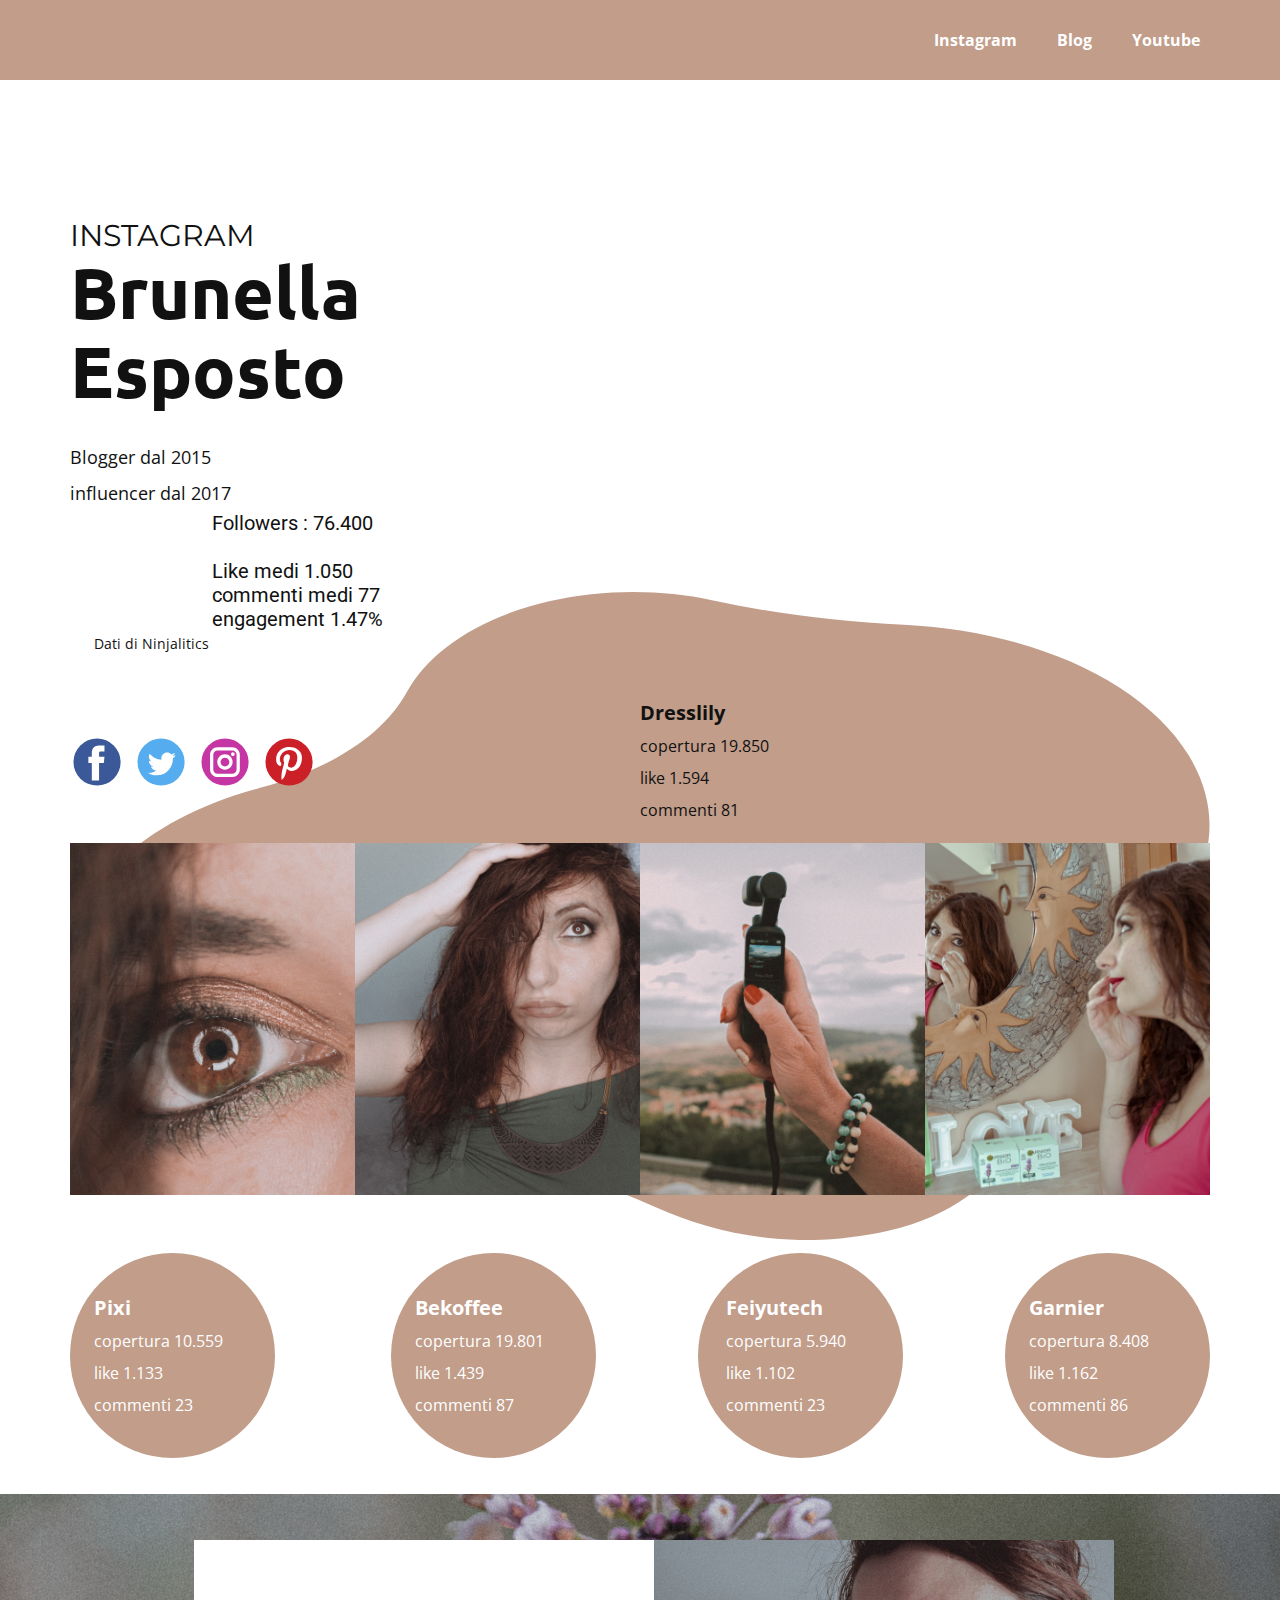
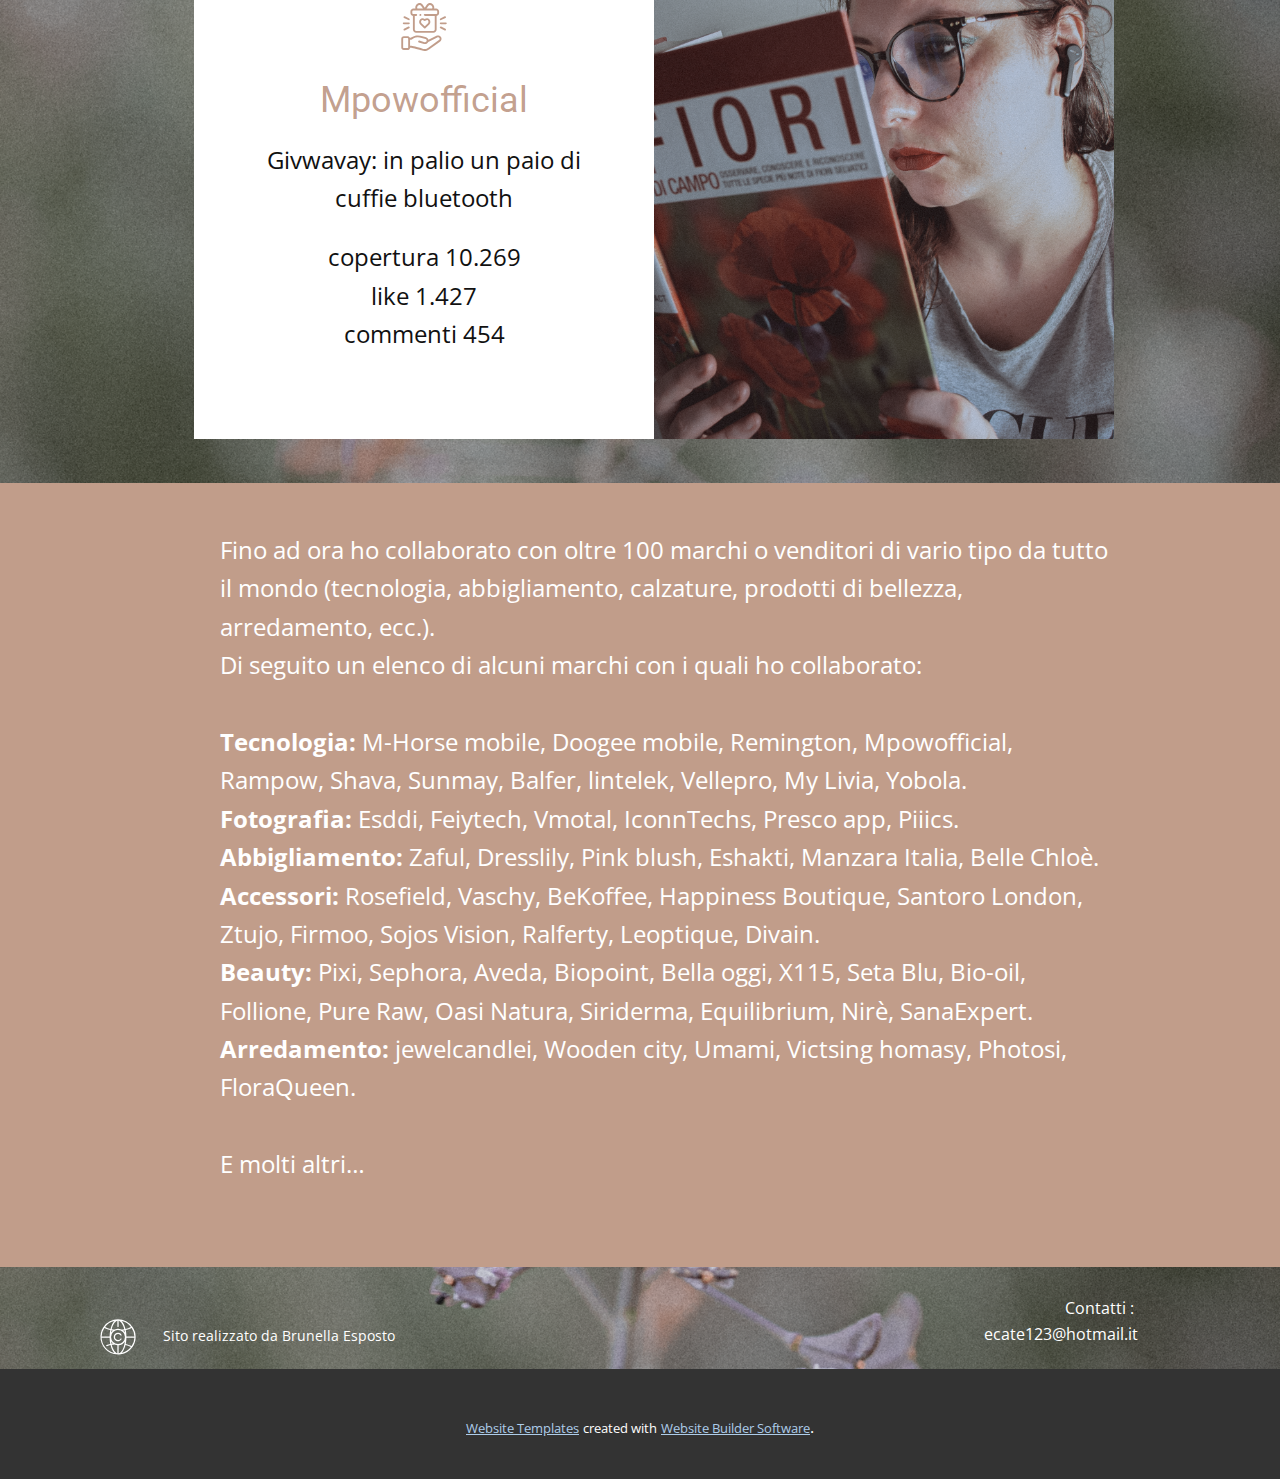
==== index.html @ 8972f7d6 "foto" ====
<!DOCTYPE html>
<html style="font-size: 16px;">
  <head>
    <meta name="viewport" content="width=device-width, initial-scale=1.0">
    <meta charset="utf-8">
    <meta name="keywords" content="Our Mission">
    <meta name="description" content="">
    <meta name="page_type" content="np-template-header-footer-from-plugin">
    <title>Instagram</title>
    <link rel="stylesheet" href="nicepage.css" media="screen">
<link rel="stylesheet" href="Instagram.css" media="screen">
    <script class="u-script" type="text/javascript" src="jquery.js" defer=""></script>
    <script class="u-script" type="text/javascript" src="nicepage.js" defer=""></script>
    <meta name="generator" content="Nicepage 2.30.1, nicepage.com">
    <link id="u-theme-google-font" rel="stylesheet" href="https://fonts.googleapis.com/css?family=Roboto:100,100i,300,300i,400,400i,500,500i,700,700i,900,900i|Open+Sans:300,300i,400,400i,600,600i,700,700i,800,800i">
    <link id="u-page-google-font" rel="stylesheet" href="https://fonts.googleapis.com/css?family=Montserrat:100,100i,200,200i,300,300i,400,400i,500,500i,600,600i,700,700i,800,800i,900,900i|Ubuntu:300,300i,400,400i,500,500i,700,700i">
    
    
    
    
    <script type="application/ld+json">{
		"@context": "http://schema.org",
		"@type": "Organization",
		"name": "",
		"url": "index.html"
}</script>
    <meta property="og:title" content="Instagram">
    <meta property="og:type" content="website">
    <meta name="theme-color" content="#478ac9">
    <link rel="canonical" href="index.html">
    <meta property="og:url" content="index.html">
  </head>
  <body data-home-page="Instagram.html" data-home-page-title="Instagram" class="u-body"><header class="u-clearfix u-custom-color-2 u-header u-header" id="sec-1705"><div class="u-clearfix u-sheet u-sheet-1">
        <nav class="u-menu u-menu-dropdown u-offcanvas u-menu-1">
          <div class="menu-collapse" style="font-size: 1rem; letter-spacing: 0px; font-weight: 700;">
            <a class="u-border-active-palette-1-base u-border-hover-palette-1-base u-border-no-left u-border-no-right u-border-no-top u-button-style u-custom-left-right-menu-spacing u-custom-padding-bottom u-custom-top-bottom-menu-spacing u-nav-link u-text-active-white u-text-body-alt-color u-text-hover-palette-2-base" href="#">
              <svg><use xmlns:xlink="http://www.w3.org/1999/xlink" xlink:href="#menu-hamburger"></use></svg>
              <svg version="1.1" xmlns="http://www.w3.org/2000/svg" xmlns:xlink="http://www.w3.org/1999/xlink"><defs><symbol id="menu-hamburger" viewBox="0 0 16 16" style="width: 16px; height: 16px;"><rect y="1" width="16" height="2"></rect><rect y="7" width="16" height="2"></rect><rect y="13" width="16" height="2"></rect>
</symbol>
</defs></svg>
            </a>
          </div>
          <div class="u-custom-menu u-nav-container">
            <ul class="u-nav u-spacing-20 u-unstyled u-nav-1"><li class="u-nav-item"><a class="u-border-active-palette-1-base u-border-hover-palette-1-base u-border-no-left u-border-no-right u-border-no-top u-button-style u-nav-link u-text-active-white u-text-body-alt-color u-text-hover-palette-2-base" href="Instagram.html" style="padding: 10px;">Instagram</a>
</li><li class="u-nav-item"><a class="u-border-active-palette-1-base u-border-hover-palette-1-base u-border-no-left u-border-no-right u-border-no-top u-button-style u-nav-link u-text-active-white u-text-body-alt-color u-text-hover-palette-2-base" href="Blog.html" style="padding: 10px;">Blog</a>
</li><li class="u-nav-item"><a class="u-border-active-palette-1-base u-border-hover-palette-1-base u-border-no-left u-border-no-right u-border-no-top u-button-style u-nav-link u-text-active-white u-text-body-alt-color u-text-hover-palette-2-base" href="Youtube.html" style="padding: 10px;">Youtube</a>
</li></ul>
          </div>
          <div class="u-custom-menu u-nav-container-collapse">
            <div class="u-black u-container-style u-inner-container-layout u-opacity u-opacity-95 u-sidenav">
              <div class="u-sidenav-overflow">
                <div class="u-menu-close"></div>
                <ul class="u-align-center u-nav u-popupmenu-items u-unstyled u-nav-2"><li class="u-nav-item"><a class="u-button-style u-nav-link" href="Instagram.html" style="padding: 10px 20px;">Instagram</a>
</li><li class="u-nav-item"><a class="u-button-style u-nav-link" href="Blog.html" style="padding: 10px 20px;">Blog</a>
</li><li class="u-nav-item"><a class="u-button-style u-nav-link" href="Youtube.html" style="padding: 10px 20px;">Youtube</a>
</li></ul>
              </div>
            </div>
            <div class="u-black u-menu-overlay u-opacity u-opacity-70"></div>
          </div>
        </nav>
      </div></header>
    <section class="u-align-left u-clearfix u-section-1" id="carousel_84fc">
      <div class="u-clearfix u-sheet u-sheet-1">
        <div class="u-expanded-width-lg u-expanded-width-xl u-shape u-shape-svg u-text-custom-color-2 u-shape-1">
          <svg class="u-svg-link" preserveAspectRatio="none" viewBox="0 0 160 150" style=""><use xmlns:xlink="http://www.w3.org/1999/xlink" xlink:href="#svg-02e6"></use></svg>
          <svg xmlns="http://www.w3.org/2000/svg" xmlns:xlink="http://www.w3.org/1999/xlink" version="1.1" xml:space="preserve" class="u-svg-content" viewBox="0 0 160 150" x="0px" y="0px" id="svg-02e6"><path d="M43.2,126.9c14.2,1.3,27.6,7,39.1,15.6c8.3,6.1,19.4,10.3,32.7,5.3c11.7-4.4,18.6-17.4,21-30.2c2.6-13.3,8.1-25.9,15.7-37.1
	c8.3-12.1,10.8-27.9,5.3-42.7C150.5,20.3,134.6,9,117,7.6C107.9,6.9,98.8,5,90.1,1.9C83-0.6,75-0.7,67.4,2.1
	c-9.9,3.7-17,11.6-20.1,21c-3.3,10.1-10.9,18-20.6,22.2c-0.1,0-0.1,0.1-0.2,0.1c-20.3,8.9-31,32-24.6,53.2
	C6.9,115.6,25.2,125.2,43.2,126.9z"></path></svg>
        </div>
        <div class="u-clearfix u-expanded-width u-gutter-0 u-layout-wrap u-layout-wrap-1">
          <div class="u-gutter-0 u-layout">
            <div class="u-layout-row">
              <div class="u-size-30 u-size-60-md">
                <div class="u-layout-col">
                  <div class="u-container-style u-layout-cell u-left-cell u-size-20 u-layout-cell-1">
                    <div class="u-container-layout u-container-layout-1">
                      <h2 class="u-custom-font u-font-montserrat u-text u-text-1">INSTAGRAM</h2>
                      <h1 class="u-custom-font u-font-ubuntu u-text u-text-2">Brunella Esposto</h1>
                      <p class="u-text u-text-3">Blogger dal 2015<br>influencer dal 2017
                      </p>
                      <h5 class="u-text u-text-4">Followers : 76.400<br>
                        <br>Like medi 1.050<br>commenti medi 77<br>engagement 1.47%<br>
                        <br>
                      </h5>
                      <p class="u-small-text u-text u-text-font u-text-variant u-text-5">Dati di Ninjalitics</p>
                    </div>
                  </div>
                  <div class="u-container-style u-hidden-md u-hidden-sm u-hidden-xs u-layout-cell u-left-cell u-size-40 u-layout-cell-2">
                    <div class="u-container-layout u-container-layout-2">
                      <div class="u-social-icons u-spacing-16 u-text-grey-40 u-social-icons-1" data-animation-name="zoomIn" data-animation-duration="1000" data-animation-delay="0" data-animation-direction="">
                        <a class="u-social-url" target="_blank" href="https://facebook.com/lanaturasecondobabu/"><span class="u-icon u-icon-circle u-social-facebook u-social-type-color u-icon-1"><svg class="u-svg-link" preserveAspectRatio="xMidYMin slice" viewBox="0 0 112 112" style=""><use xmlns:xlink="http://www.w3.org/1999/xlink" xlink:href="#svg-d6c1"></use></svg><svg xmlns="http://www.w3.org/2000/svg" xmlns:xlink="http://www.w3.org/1999/xlink" version="1.1" xml:space="preserve" class="u-svg-content" viewBox="0 0 112 112" x="0px" y="0px" id="svg-d6c1" style="color: rgb(59, 89, 152);"><circle fill="currentColor" cx="56.1" cy="56.1" r="55"></circle><path fill="#FFFFFF" d="M73.5,31.6h-9.1c-1.4,0-3.6,0.8-3.6,3.9v8.5h12.6L72,58.3H60.8v40.8H43.9V58.3h-8V43.9h8v-9.2
            c0-6.7,3.1-17,17-17h12.5v13.9H73.5z"></path></svg></span>
                        </a>
                        <a class="u-social-url" target="_blank" href="https://twitter.com/BrunellaE"><span class="u-icon u-icon-circle u-social-twitter u-social-type-color u-icon-2"><svg class="u-svg-link" preserveAspectRatio="xMidYMin slice" viewBox="0 0 112 112" style=""><use xmlns:xlink="http://www.w3.org/1999/xlink" xlink:href="#svg-07cc"></use></svg><svg xmlns="http://www.w3.org/2000/svg" xmlns:xlink="http://www.w3.org/1999/xlink" version="1.1" xml:space="preserve" class="u-svg-content" viewBox="0 0 112 112" x="0px" y="0px" id="svg-07cc" style="color: rgb(85, 172, 238);"><circle fill="currentColor" class="st0" cx="56.1" cy="56.1" r="55"></circle><path fill="#FFFFFF" d="M83.8,47.3c0,0.6,0,1.2,0,1.7c0,17.7-13.5,38.2-38.2,38.2C38,87.2,31,85,25,81.2c1,0.1,2.1,0.2,3.2,0.2
            c6.3,0,12.1-2.1,16.7-5.7c-5.9-0.1-10.8-4-12.5-9.3c0.8,0.2,1.7,0.2,2.5,0.2c1.2,0,2.4-0.2,3.5-0.5c-6.1-1.2-10.8-6.7-10.8-13.1
            c0-0.1,0-0.1,0-0.2c1.8,1,3.9,1.6,6.1,1.7c-3.6-2.4-6-6.5-6-11.2c0-2.5,0.7-4.8,1.8-6.7c6.6,8.1,16.5,13.5,27.6,14
            c-0.2-1-0.3-2-0.3-3.1c0-7.4,6-13.4,13.4-13.4c3.9,0,7.3,1.6,9.8,4.2c3.1-0.6,5.9-1.7,8.5-3.3c-1,3.1-3.1,5.8-5.9,7.4
            c2.7-0.3,5.3-1,7.7-2.1C88.7,43,86.4,45.4,83.8,47.3z"></path></svg></span>
                        </a>
                        <a class="u-social-url" target="_blank" href="https://www.instagram.com/brunellaesposto"><span class="u-icon u-icon-circle u-social-instagram u-social-type-color u-icon-3"><svg class="u-svg-link" preserveAspectRatio="xMidYMin slice" viewBox="0 0 112 112" style=""><use xmlns:xlink="http://www.w3.org/1999/xlink" xlink:href="#svg-2b0b"></use></svg><svg xmlns="http://www.w3.org/2000/svg" xmlns:xlink="http://www.w3.org/1999/xlink" version="1.1" xml:space="preserve" class="u-svg-content" viewBox="0 0 112 112" x="0px" y="0px" id="svg-2b0b" style="color: rgb(197, 54, 164);"><circle fill="currentColor" cx="56.1" cy="56.1" r="55"></circle><path fill="#FFFFFF" d="M55.9,38.2c-9.9,0-17.9,8-17.9,17.9C38,66,46,74,55.9,74c9.9,0,17.9-8,17.9-17.9C73.8,46.2,65.8,38.2,55.9,38.2
            z M55.9,66.4c-5.7,0-10.3-4.6-10.3-10.3c-0.1-5.7,4.6-10.3,10.3-10.3c5.7,0,10.3,4.6,10.3,10.3C66.2,61.8,61.6,66.4,55.9,66.4z"></path><path fill="#FFFFFF" d="M74.3,33.5c-2.3,0-4.2,1.9-4.2,4.2s1.9,4.2,4.2,4.2s4.2-1.9,4.2-4.2S76.6,33.5,74.3,33.5z"></path><path fill="#FFFFFF" d="M73.1,21.3H38.6c-9.7,0-17.5,7.9-17.5,17.5v34.5c0,9.7,7.9,17.6,17.5,17.6h34.5c9.7,0,17.5-7.9,17.5-17.5V38.8
            C90.6,29.1,82.7,21.3,73.1,21.3z M83,73.3c0,5.5-4.5,9.9-9.9,9.9H38.6c-5.5,0-9.9-4.5-9.9-9.9V38.8c0-5.5,4.5-9.9,9.9-9.9h34.5
            c5.5,0,9.9,4.5,9.9,9.9V73.3z"></path></svg></span>
                        </a>
                        <a class="u-social-url" target="_blank" href="https://www.pinterest.it/brunellaesposto"><span class="u-icon u-icon-circle u-social-pinterest u-social-type-color u-icon-4"><svg class="u-svg-link" preserveAspectRatio="xMidYMin slice" viewBox="0 0 112 112" style=""><use xmlns:xlink="http://www.w3.org/1999/xlink" xlink:href="#svg-4981"></use></svg><svg xmlns="http://www.w3.org/2000/svg" xmlns:xlink="http://www.w3.org/1999/xlink" version="1.1" xml:space="preserve" class="u-svg-content" viewBox="0 0 112 112" x="0px" y="0px" id="svg-4981" style="color: rgb(203, 32, 39);"><circle fill="currentColor" cx="56.1" cy="56.1" r="55"></circle><path fill="#FFFFFF" d="M61.1,76.9c-4.7-0.3-6.7-2.7-10.3-5c-2,10.7-4.6,20.9-11.9,26.2c-2.2-16.1,3.3-28.2,5.9-41
            c-4.4-7.5,0.6-22.5,9.9-18.8c11.6,4.6-10,27.8,4.4,30.7C74.2,72,80.3,42.8,71,33.4C57.5,19.6,31.7,33,34.9,52.6
            c0.8,4.8,5.8,6.2,2,12.9c-8.7-1.9-11.2-8.8-10.9-17.8C26.5,32.8,39.3,22.5,52.2,21c16.3-1.9,31.6,5.9,33.7,21.2
            C88.2,59.5,78.6,78.2,61.1,76.9z"></path></svg></span>
                        </a>
                      </div>
                    </div>
                  </div>
                </div>
              </div>
              <div class="u-size-30 u-size-60-md">
                <div class="u-layout-col">
                  <div class="u-align-right u-container-style u-layout-cell u-right-cell u-size-60 u-layout-cell-3">
                    <div class="u-container-layout u-container-layout-3">
                      <div class="u-expand-resize u-expanded-width u-image u-image-circle u-image-1" data-image-width="1228" data-image-height="1600"></div>
                      <p class="u-align-left u-large-text u-text u-text-variant u-text-6">Dresslily<br>
                        <span style="font-weight: normal;">
                          <font style="font-size: 1rem;">copertura 19.850<br>like 1.594<br>commenti 81
                          </font>
                        </span>
                      </p>
                    </div>
                  </div>
                </div>
              </div>
            </div>
          </div>
        </div>
        <div class="u-expanded-width u-gallery u-layout-grid u-lightbox u-no-transition u-show-text-on-hover u-gallery-1" id="carousel-ccb1">
          <div class="u-gallery-inner u-gallery-inner-1" role="listbox">
            <div class="u-effect-fade u-gallery-item">
              <div class="u-back-slide" data-image-width="1600" data-image-height="1535">
                <img class="u-back-image u-expanded" src="images/DSC_1523.png">
              </div>
              <div class="u-over-slide u-shading u-over-slide-1">
                <h3 class="u-gallery-heading"></h3>
                <p class="u-gallery-text"></p>
              </div>
            </div>
            <div class="u-effect-fade u-gallery-item">
              <div class="u-back-slide">
                <img class="u-back-image u-expanded" src="images/3foto.png">
              </div>
              <div class="u-over-slide u-shading u-over-slide-2">
                <h3 class="u-gallery-heading"></h3>
                <p class="u-gallery-text"></p>
              </div>
            </div>
            <div class="u-effect-fade u-gallery-item">
              <div class="u-back-slide">
                <img class="u-back-image u-expanded" src="images/DSC_0015.jpg">
              </div>
              <div class="u-over-slide u-shading u-over-slide-3">
                <h3 class="u-gallery-heading"></h3>
                <p class="u-gallery-text"></p>
              </div>
            </div>
            <div class="u-effect-fade u-gallery-item">
              <div class="u-back-slide">
                <img class="u-back-image u-expanded" src="images/DSC_1158.png">
              </div>
              <div class="u-over-slide u-shading u-over-slide-4">
                <h3 class="u-gallery-heading"></h3>
                <p class="u-gallery-text"></p>
              </div>
            </div>
          </div>
        </div>
        <div class="u-custom-color-2 u-shape u-shape-circle u-shape-2"></div>
        <div class="u-custom-color-2 u-shape u-shape-circle u-shape-3"></div>
        <div class="u-custom-color-2 u-shape u-shape-circle u-shape-4"></div>
        <div class="u-custom-color-2 u-shape u-shape-circle u-shape-5"></div>
        <p class="u-align-left u-large-text u-text u-text-body-alt-color u-text-font u-text-variant u-text-7"><b>Pixi</b>
          <br>
          <font style="font-size: 1rem;">copertura 10.559<br>like 1.133<br>commenti 23
          </font>
        </p>
        <p class="u-align-left u-large-text u-text u-text-body-alt-color u-text-font u-text-variant u-text-8"><b>Bekoffee</b>
          <br>
          <font style="font-size: 1rem;">copertura 19.801<br>like 1.439<br>commenti 87
          </font>
        </p>
        <p class="u-align-left u-large-text u-text u-text-body-alt-color u-text-font u-text-variant u-text-9"><b>Feiyutech</b>
          <br>
          <font style="font-size: 1rem;">copertura 5.940<br>like 1.102<br>commenti 23
          </font>
        </p>
        <p class="u-align-left u-large-text u-text u-text-body-alt-color u-text-font u-text-variant u-text-10"><b>Garnier</b>
          <br>
          <font style="font-size: 1rem;">copertura 8.408<br>like 1.162<br>commenti 86
          </font>
        </p>
      </div>
    </section>
    <section class="u-align-left u-clearfix u-image u-section-2" id="sec-fa4a">
      <div class="u-clearfix u-sheet u-sheet-1">
        <div class="u-clearfix u-expanded-width-sm u-expanded-width-xs u-gutter-0 u-layout-wrap u-layout-wrap-1">
          <div class="u-layout" style="">
            <div class="u-layout-row" style="">
              <div class="u-align-center u-container-style u-layout-cell u-left-cell u-size-30 u-size-xs-60 u-white u-layout-cell-1" src="">
                <div class="u-container-layout u-container-layout-1"><span class="u-icon u-icon-circle u-text-custom-color-2 u-icon-1"><svg class="u-svg-link" preserveAspectRatio="xMidYMin slice" viewBox="0 0 512 512" style=""><use xmlns:xlink="http://www.w3.org/1999/xlink" xlink:href="#svg-ad4d"></use></svg><svg xmlns="http://www.w3.org/2000/svg" xmlns:xlink="http://www.w3.org/1999/xlink" version="1.1" xml:space="preserve" class="u-svg-content" viewBox="0 0 512 512" id="svg-ad4d"><g><path d="m388.645 350.316-85.071 42.132c-3-12.572-12.469-23.27-25.728-27.198l-39.39-11.676c-28.399-8.443-65.775-15.379-103.013 6.097-2.363 1.355-4.479 2.711-6.347 3.908-7.079 4.537-11.41 7.296-23.776 7.374-3.97-9.775-13.566-16.688-24.752-16.688h-40.361c-14.726 0-26.707 11.975-26.707 26.695v93.624c0 14.72 11.98 26.695 26.707 26.695h40.362c14.139 0 25.74-11.041 26.643-24.95 16.715.231 27.667 1.493 50.348 8.159 12.474 3.673 65.792 19.182 69.85 20.359 13.398 3.886 24.659 7.153 36.396 7.152 13.254 0 27.114-4.167 45.335-16.311.085-.057.169-.115.252-.174l117.137-83.359c16.622-11.807 21.457-33.127 11.254-49.577-10.026-16.222-30.687-21.38-49.139-12.262zm-301.37 124.268c0 3.692-3.008 6.696-6.707 6.696h-40.361c-3.698 0-6.707-3.004-6.707-6.696v-93.624c0-3.692 3.008-6.696 6.707-6.696h40.362c3.698 0 6.707 3.004 6.707 6.696v93.624zm327.666-78.726-117.019 83.274c-26.53 17.649-37.793 14.382-64.941 6.508-4.111-1.192-57.313-16.667-69.776-20.337-24.316-7.147-36.33-8.677-55.93-8.962v-65.417c16.919-.456 24.895-5.56 32.613-10.506 1.754-1.125 3.567-2.287 5.525-3.409 24.245-13.983 50.366-15.258 87.352-4.262l39.398 11.678c9.116 2.701 14.38 12.274 11.741 21.348-.005.015-.009.03-.014.044-2.664 9.076-12.258 14.301-21.391 11.656l-56.332-16.327c-5.306-1.538-10.852 1.516-12.388 6.821-1.538 5.304 1.516 10.851 6.821 12.388l56.332 16.327c18.193 5.272 37.242-3.985 44.579-20.896l96.002-47.546c7.71-3.811 18.176-3.368 23.265 4.866 4.567 7.363 2.06 17.142-5.837 22.752z"></path><path d="m215.844 229.028 41.411 39.939c1.938 1.868 4.439 2.802 6.942 2.802s5.005-.934 6.942-2.802l41.411-39.939c.086-.083.172-.169.255-.255 15.09-15.644 15.09-41.099-.011-56.753-12.533-12.956-33.771-13.413-48.61-1.483-14.831-11.941-36.073-11.486-48.588 1.485-15.132 15.649-15.132 41.112 0 56.76.082.083.164.165.248.246zm14.139-43.113c6.302-6.532 16.724-4.484 22.766 1.158l.395.37c2.974 2.783 6.049 5.661 11.05 5.661 5.019 0 8.087-2.888 11.054-5.681l.37-.349c6.044-5.643 16.479-7.685 22.794-1.159 7.537 7.814 7.574 20.99.111 28.857l-34.325 33.105-34.331-33.11c-7.612-7.993-7.575-20.898.116-28.852z"></path><path d="m39.866 226.813h54.09c5.523 0 10-4.477 10-10s-4.477-10-10-10h-54.09c-5.523 0-10 4.477-10 10s4.477 10 10 10z"></path><path d="m42.683 159.358 46.915 22.903c1.413.689 2.908 1.016 4.38 1.016 3.702 0 7.26-2.064 8.994-5.615 2.423-4.963.364-10.95-4.599-13.373l-46.915-22.903c-4.965-2.423-10.951-.364-13.374 4.599s-.364 10.95 4.599 13.373z"></path><path d="m89.598 251.365-46.915 22.903c-4.963 2.423-7.022 8.41-4.599 13.373 1.733 3.551 5.291 5.615 8.994 5.615 1.472 0 2.968-.327 4.38-1.016l46.915-22.903c4.963-2.423 7.022-8.41 4.599-13.373-2.424-4.963-8.411-7.023-13.374-4.599z"></path><path d="m488.5 206.813h-54.09c-5.522 0-10 4.477-10 10s4.478 10 10 10h54.09c5.522 0 10-4.477 10-10s-4.477-10-10-10z"></path><path d="m434.418 183.277c1.473 0 2.969-.327 4.382-1.017l46.886-22.903c4.962-2.424 7.02-8.412 4.596-13.374-2.425-4.962-8.409-7.02-13.375-4.596l-46.886 22.903c-4.962 2.424-7.02 8.412-4.596 13.374 1.734 3.549 5.291 5.613 8.993 5.613z"></path><path d="m485.686 274.269-46.886-22.903c-4.965-2.424-10.951-.365-13.375 4.596-2.424 4.962-.366 10.95 4.596 13.374l46.886 22.903c1.413.69 2.909 1.017 4.382 1.017 3.701 0 7.259-2.064 8.993-5.613 2.423-4.962.366-10.95-4.596-13.374z"></path><path d="m137.734 137.547v146.245c0 18.924 15.403 34.32 34.336 34.32h184.252c18.918 0 34.309-15.396 34.309-34.32v-146.24c15.113-2.766 26.605-16.017 26.605-31.909v-14.201c0-17.893-14.563-32.449-32.465-32.449h-20.714c2.373-8.845 1.765-18.395-2.003-27.764-6.748-16.781-22.258-29.241-38.594-31.004-14.788-1.594-28.258 5.345-37.925 19.554l-21.344 31.423-21.366-31.425c-9.651-14.201-23.108-21.142-37.899-19.554-16.342 1.759-31.859 14.219-38.613 31.007-3.769 9.369-4.378 18.918-2.006 27.762h-20.687c-17.901 0-32.464 14.556-32.464 32.449v14.201c.001 15.883 11.48 29.128 26.578 31.905zm164.344-106.525c5.462-8.029 11.942-11.704 19.237-10.913 9.056.977 18.178 8.618 22.185 18.581 1.752 4.356 3.669 12.311-.901 20.303h-59.52zm-117.208 7.673c4.011-9.969 13.139-17.612 22.199-18.587 7.296-.788 13.764 2.886 19.219 10.912l19.019 27.973h-59.538c-4.569-7.99-2.651-15.943-.899-20.298zm-53.713 52.747c0-6.865 5.591-12.449 12.464-12.449h241.151c6.873 0 12.465 5.585 12.465 12.449v14.201c0 6.865-5.592 12.449-12.465 12.449h-120.575c-5.522 0-10 4.477-10 10s4.478 10 10 10h106.435v145.701c0 7.896-6.419 14.32-14.309 14.32h-184.252c-7.905 0-14.336-6.424-14.336-14.32v-145.701h15.131c5.523 0 10-4.477 10-10s-4.477-10-10-10h-29.244c-6.873 0-12.464-5.585-12.464-12.449v-14.201z"></path><path d="m217.794 138.092c5.523 0 10-4.477 10-10s-4.477-10-10-10h-.028c-5.523 0-9.986 4.477-9.986 10-.001 5.523 4.491 10 10.014 10z"></path>
</g></svg>
                
                
              </span>
                  <h2 class="u-text u-text-custom-color-2 u-text-1">Mpowofficial</h2>
                  <p class="u-text u-text-2">Givwavay: in palio un paio di cuffie bluetooth</p>
                  <p class="u-align-center u-text u-text-3">copertura 10.269<br>like 1.427<br>commenti 454
                  </p>
                </div>
              </div>
              <div class="u-align-center u-container-style u-image u-layout-cell u-right-cell u-size-30 u-size-xs-60 u-image-1" src="">
                <div class="u-container-layout u-valign-middle u-container-layout-2" src=""></div>
              </div>
            </div>
          </div>
        </div>
      </div>
    </section>
    <section class="u-clearfix u-custom-color-2 u-section-3" id="carousel_52f6">
      <div class="u-clearfix u-sheet u-sheet-1">
        <div class="u-align-left u-container-style u-expanded-width-md u-expanded-width-sm u-expanded-width-xs u-group u-shape-rectangle u-group-1">
          <div class="u-container-layout u-container-layout-1">
            <p class="u-text u-text-1">Fino ad ora ho collaborato con oltre 100 marchi o venditori di vario tipo da tutto il mondo (tecnologia, abbigliamento, calzature, prodotti di bellezza, arredamento, ecc.).<br>Di seguito un elenco di alcuni marchi con i quali ho collaborato:<br>
              <br><b>Tecnologia:</b> M-Horse mobile, Doogee mobile, Remington, Mpowofficial, Rampow, Shava, Sunmay, Balfer, lintelek, Vellepro, My Livia, Yobola.<br><b>Fotografia:</b> Esddi, Feiytech, Vmotal, IconnTechs, Presco app, Piiics.<br><b>Abbigliamento:</b> Zaful, Dresslily, Pink blush, Eshakti, Manzara Italia, Belle Chloè.<br><b>Accessori: </b>Rosefield, Vaschy,&nbsp;BeKoffee, Happiness Boutique, Santoro London, Ztujo, Firmoo, Sojos Vision, Ralferty, Leoptique, Divain.&nbsp;<br><b>Beauty:</b> Pixi, Sephora, Aveda, Biopoint, Bella oggi, X115, Seta Blu, Bio-oil, Follione, Pure Raw, Oasi Natura, Siriderma, Equilibrium, Nirè, SanaExpert.<br><b>Arredamento:</b> jewelcandlei, Wooden city, Umami, Victsing homasy, Photosi, FloraQueen.<br>
              <br>E molti altri…<br>
            </p>
          </div>
        </div>
      </div>
    </section>
    
    
    <footer class="u-align-center u-clearfix u-footer u-image u-footer" id="sec-9410" data-image-width="1600" data-image-height="1592"><div class="u-clearfix u-sheet u-sheet-1">
        <p class="u-align-left-lg u-align-left-md u-align-left-sm u-align-left-xs u-align-right-xl u-text u-text-body-alt-color u-text-1">Contatti :&nbsp;<br>ecate123@hotmail.it
        </p>
        <p class="u-small-text u-text u-text-body-alt-color u-text-variant u-text-2">Sito realizzato da Brunella Esposto</p><span class="u-icon u-icon-circle u-text-body-alt-color u-icon-1"><svg class="u-svg-link" preserveAspectRatio="xMidYMin slice" viewBox="0 0 128 128" style=""><use xmlns:xlink="http://www.w3.org/1999/xlink" xlink:href="#svg-062d"></use></svg><svg xmlns="http://www.w3.org/2000/svg" xmlns:xlink="http://www.w3.org/1999/xlink" version="1.1" xml:space="preserve" class="u-svg-content" viewBox="0 0 128 128" id="svg-062d"><title></title><path d="M70.747,66.9a1.248,1.248,0,0,0-1.729.364,5.989,5.989,0,1,1-.025-6.572,1.25,1.25,0,1,0,2.082-1.384,8.5,8.5,0,1,0,.037,9.321A1.25,1.25,0,0,0,70.747,66.9Z"></path><path d="M92.753,84.461a35.193,35.193,0,0,0,.011-40.906c-.014-.027-.015-.057-.032-.083a1.158,1.158,0,0,0-.1-.109,35.26,35.26,0,0,0-57.264.012,1.191,1.191,0,0,0-.094.1c-.015.023-.015.051-.029.075A35.291,35.291,0,0,0,92.585,84.7a1.227,1.227,0,0,0,.144-.172C92.741,84.505,92.742,84.482,92.753,84.461ZM31.219,62.75A32.606,32.606,0,0,1,36.7,45.828a43.086,43.086,0,0,0,11.779,4.379A71.142,71.142,0,0,0,47.2,62.75ZM62.75,31.326V42.75a1.25,1.25,0,0,0,2.5,0V31.326c4.781,1,8.971,7.662,11.247,16.954-1.885.345-3.853.61-5.881.8a16.2,16.2,0,0,0-13.231,0c-2.028-.186-4-.451-5.881-.8C53.779,38.988,57.969,32.328,62.75,31.326ZM96.781,62.75H80.8a71.142,71.142,0,0,0-1.272-12.543A43.089,43.089,0,0,0,91.3,45.828,32.606,32.606,0,0,1,96.781,62.75ZM64,77.836A13.836,13.836,0,1,1,77.836,64,13.852,13.852,0,0,1,64,77.836ZM77.767,55.242a16.444,16.444,0,0,0-3.656-4.048q1.489-.207,2.926-.471Q77.472,52.908,77.767,55.242ZM53.889,51.194a16.443,16.443,0,0,0-3.656,4.048q.292-2.33.73-4.519Q52.4,50.988,53.889,51.194ZM53.9,76.812c-.991.138-1.973.29-2.933.468q-.437-2.187-.731-4.523A16.443,16.443,0,0,0,53.9,76.812Zm3.485,2.11a16.2,16.2,0,0,0,5.368,1.35v16.4c-4.78-1-8.969-7.66-11.246-16.95C53.4,79.375,55.366,79.107,57.382,78.922ZM65.25,96.674v-16.4a16.327,16.327,0,0,0,12.517-7.514C76.159,85.558,71.156,95.437,65.25,96.674ZM80.8,65.25H96.781A32.6,32.6,0,0,1,91.3,82.18,43.264,43.264,0,0,0,79.523,77.8,71.131,71.131,0,0,0,80.8,65.25ZM89.81,43.776a40.651,40.651,0,0,1-10.823,3.99c-1.673-6.935-4.4-12.481-7.765-15.768A32.86,32.86,0,0,1,89.81,43.776ZM56.779,32c-3.368,3.287-6.092,8.833-7.765,15.768a40.648,40.648,0,0,1-10.823-3.99A32.859,32.859,0,0,1,56.779,32ZM31.219,65.25H47.2A71.125,71.125,0,0,0,48.476,77.8a49.929,49.929,0,0,0-7.41,2.276A1.25,1.25,0,0,0,42,82.395a47.377,47.377,0,0,1,7.016-2.155c1.673,6.932,4.4,12.477,7.764,15.763A32.865,32.865,0,0,1,31.219,65.25ZM71.221,96c3.366-3.285,6.091-8.829,7.764-15.761a41.232,41.232,0,0,1,10.837,3.968A32.86,32.86,0,0,1,71.221,96Z"></path></svg></span>
      </div></footer>
    <section class="u-backlink u-clearfix u-grey-80">
      <a class="u-link" href="https://nicepage.com/website-templates" target="_blank">
        <span>Website Templates</span>
      </a>
      <p class="u-text">
        <span>created with</span>
      </p>
      <a class="u-link" href="https://nicepage.com/" target="_blank">
        <span>Website Builder Software</span>
      </a>. 
    </section><span style="height: 64px; width: 64px; margin-left: 0px; margin-right: auto; margin-top: 0px; background-image: none; right: 20px; bottom: 20px;" class="u-back-to-top u-icon u-icon-circle u-opacity u-opacity-85 u-spacing-15 u-white" data-href="#">
        <svg class="u-svg-link" preserveAspectRatio="xMidYMin slice" viewBox="0 0 551.13 551.13"><use xmlns:xlink="http://www.w3.org/1999/xlink" xlink:href="#svg-1d98"></use></svg>
        <svg class="u-svg-content" enable-background="new 0 0 551.13 551.13" viewBox="0 0 551.13 551.13" xmlns="http://www.w3.org/2000/svg" id="svg-1d98"><path d="m275.565 189.451 223.897 223.897h51.668l-275.565-275.565-275.565 275.565h51.668z"></path></svg>
    </span>
  </body>
</html>
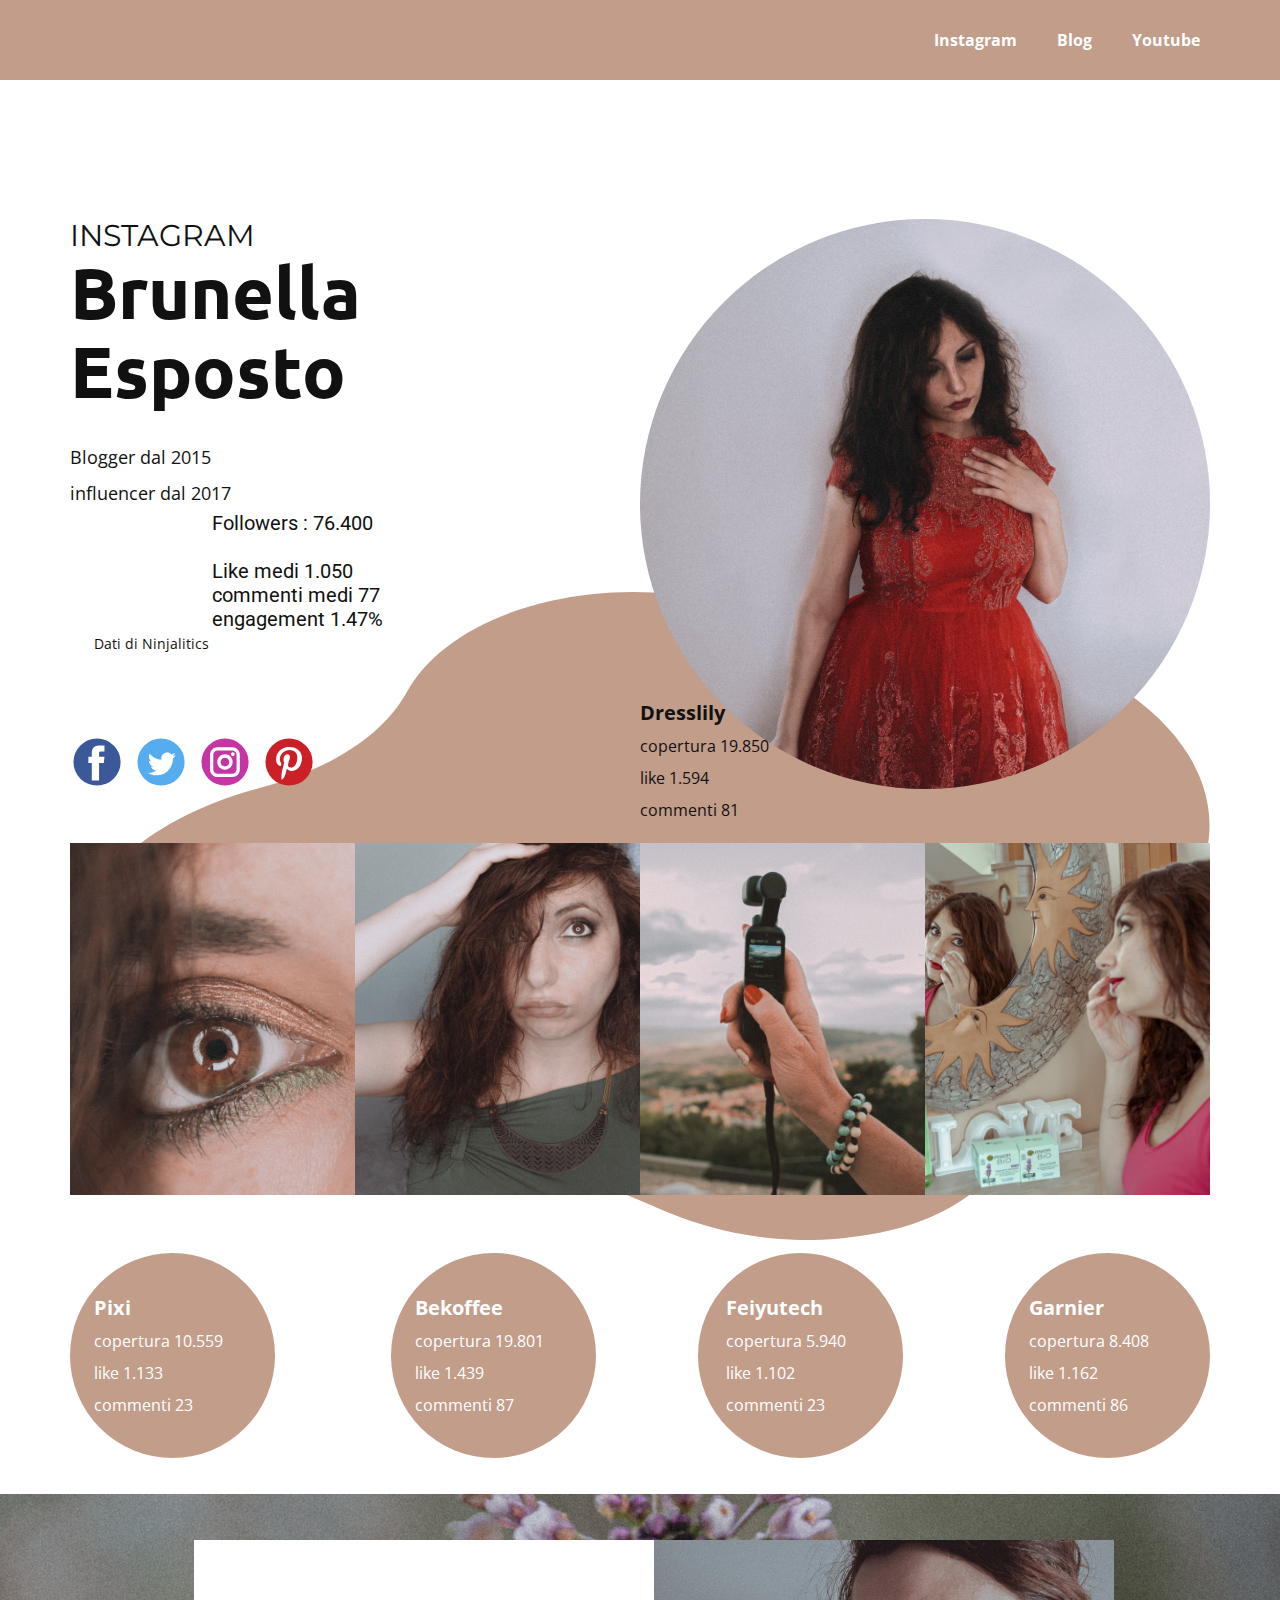
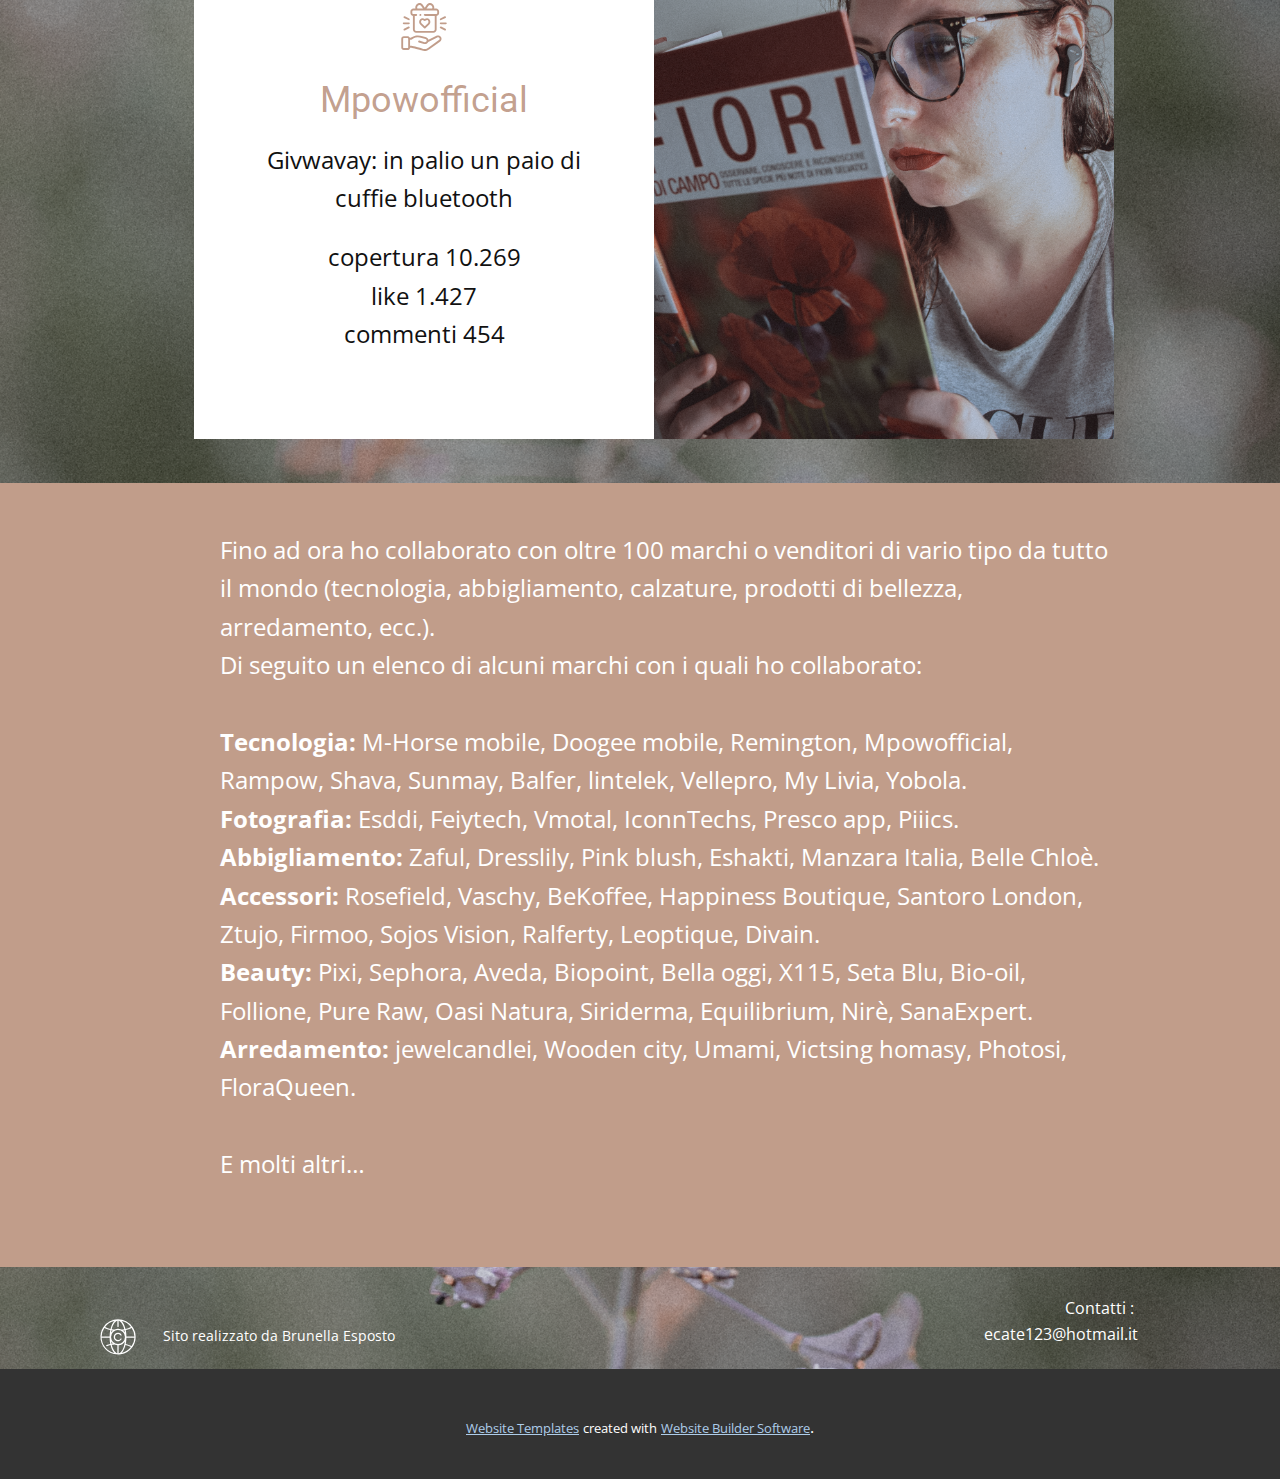
==== commit d003f08b: "new" ====
--- a/index.html
+++ b/index.html
@@ -118,7 +118,7 @@
                 <div class="u-layout-col">
                   <div class="u-align-right u-container-style u-layout-cell u-right-cell u-size-60 u-layout-cell-3">
                     <div class="u-container-layout u-container-layout-3">
-                      <div class="u-expand-resize u-expanded-width u-image u-image-circle u-image-1" data-image-width="1228" data-image-height="1600"></div>
+                      <div class="u-expand-resize u-expanded-width u-image u-image-circle u-image-1"></div>
                       <p class="u-align-left u-large-text u-text u-text-variant u-text-6">Dresslily<br>
                         <span style="font-weight: normal;">
                           <font style="font-size: 1rem;">copertura 19.850<br>like 1.594<br>commenti 81
--- a/Instagram.css
+++ b/Instagram.css
@@ -90,7 +90,7 @@
 }
 
 .u-section-1 .u-image-1 {
-  background-image: url("images/-min.jpg");
+  background-image: url("images/DSC_14221.png");
   background-position: 50% 50%;
   margin: 30px auto 0 0;
 }
@@ -751,7 +751,6 @@
 .u-section-3 .u-group-1 {
   width: 951px;
   min-height: 726px;
-  height: auto;
   margin: 18px 69px 40px 120px;
 }
 
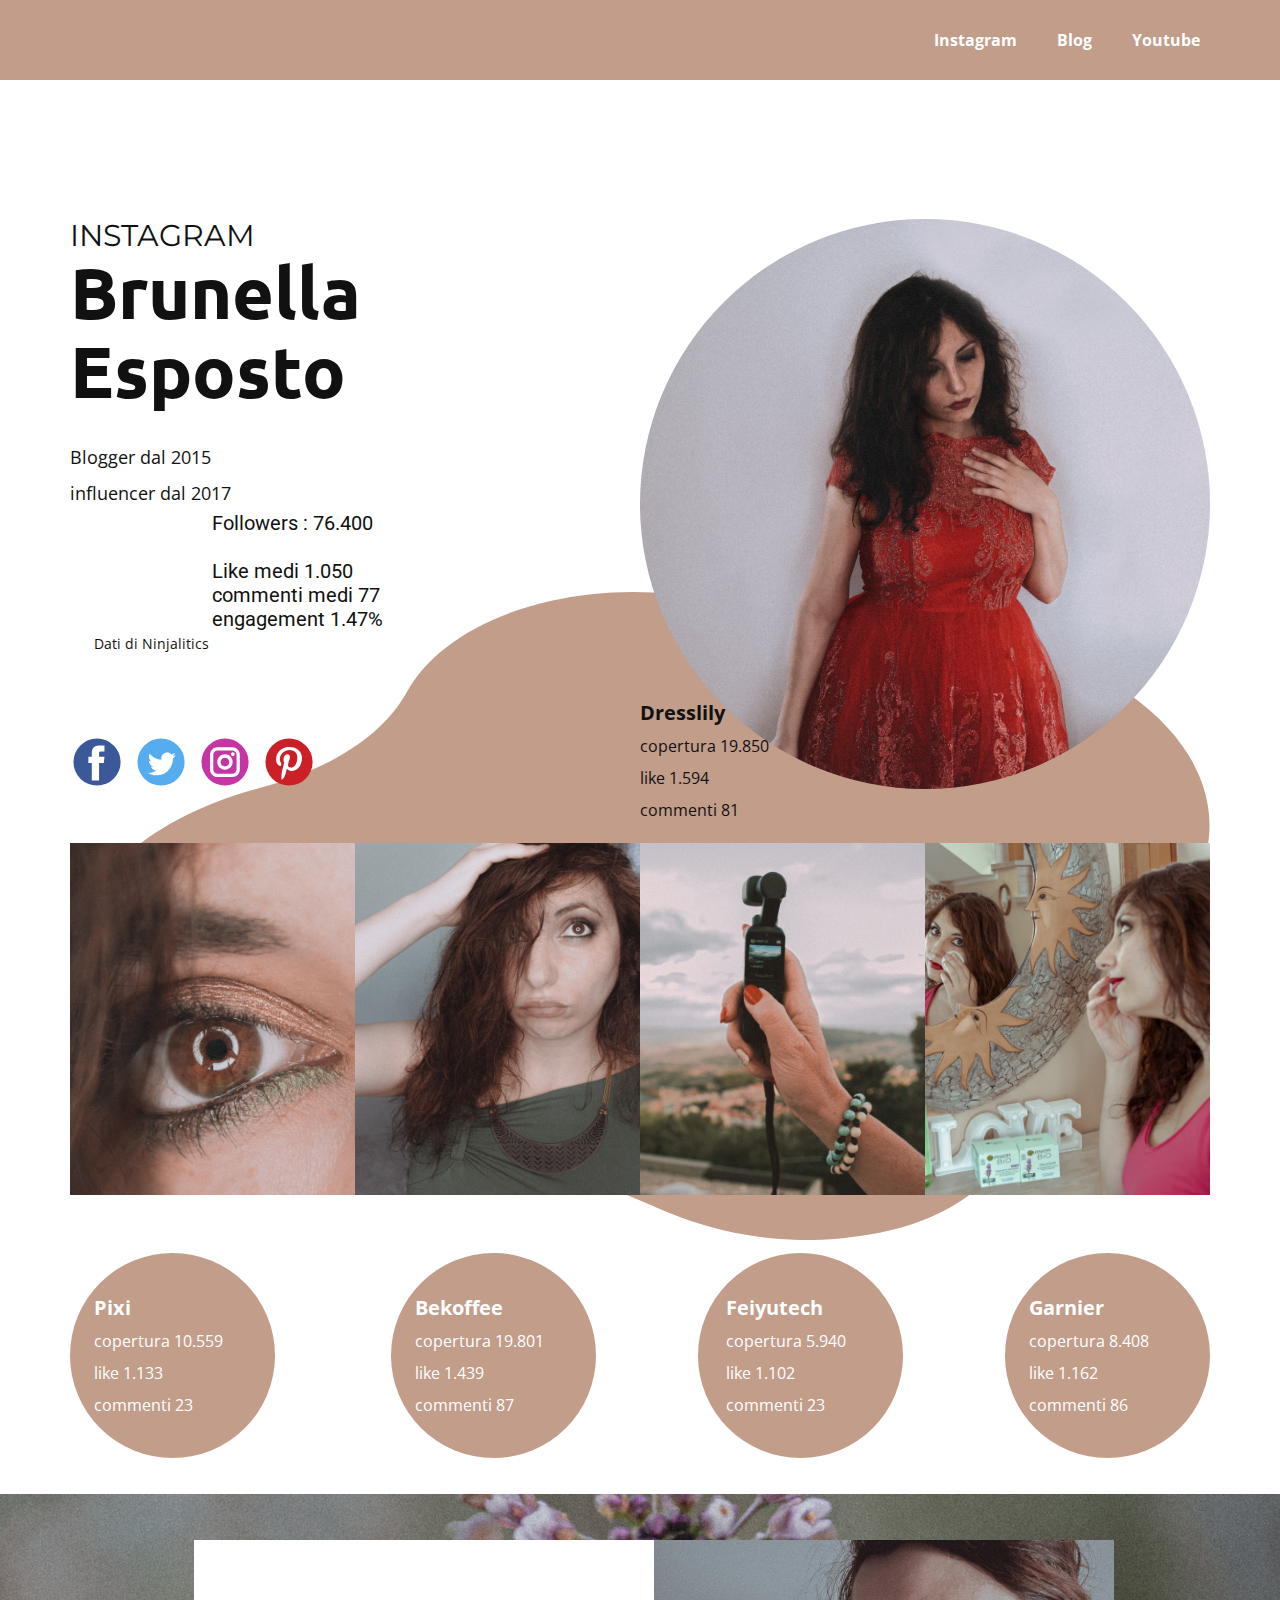
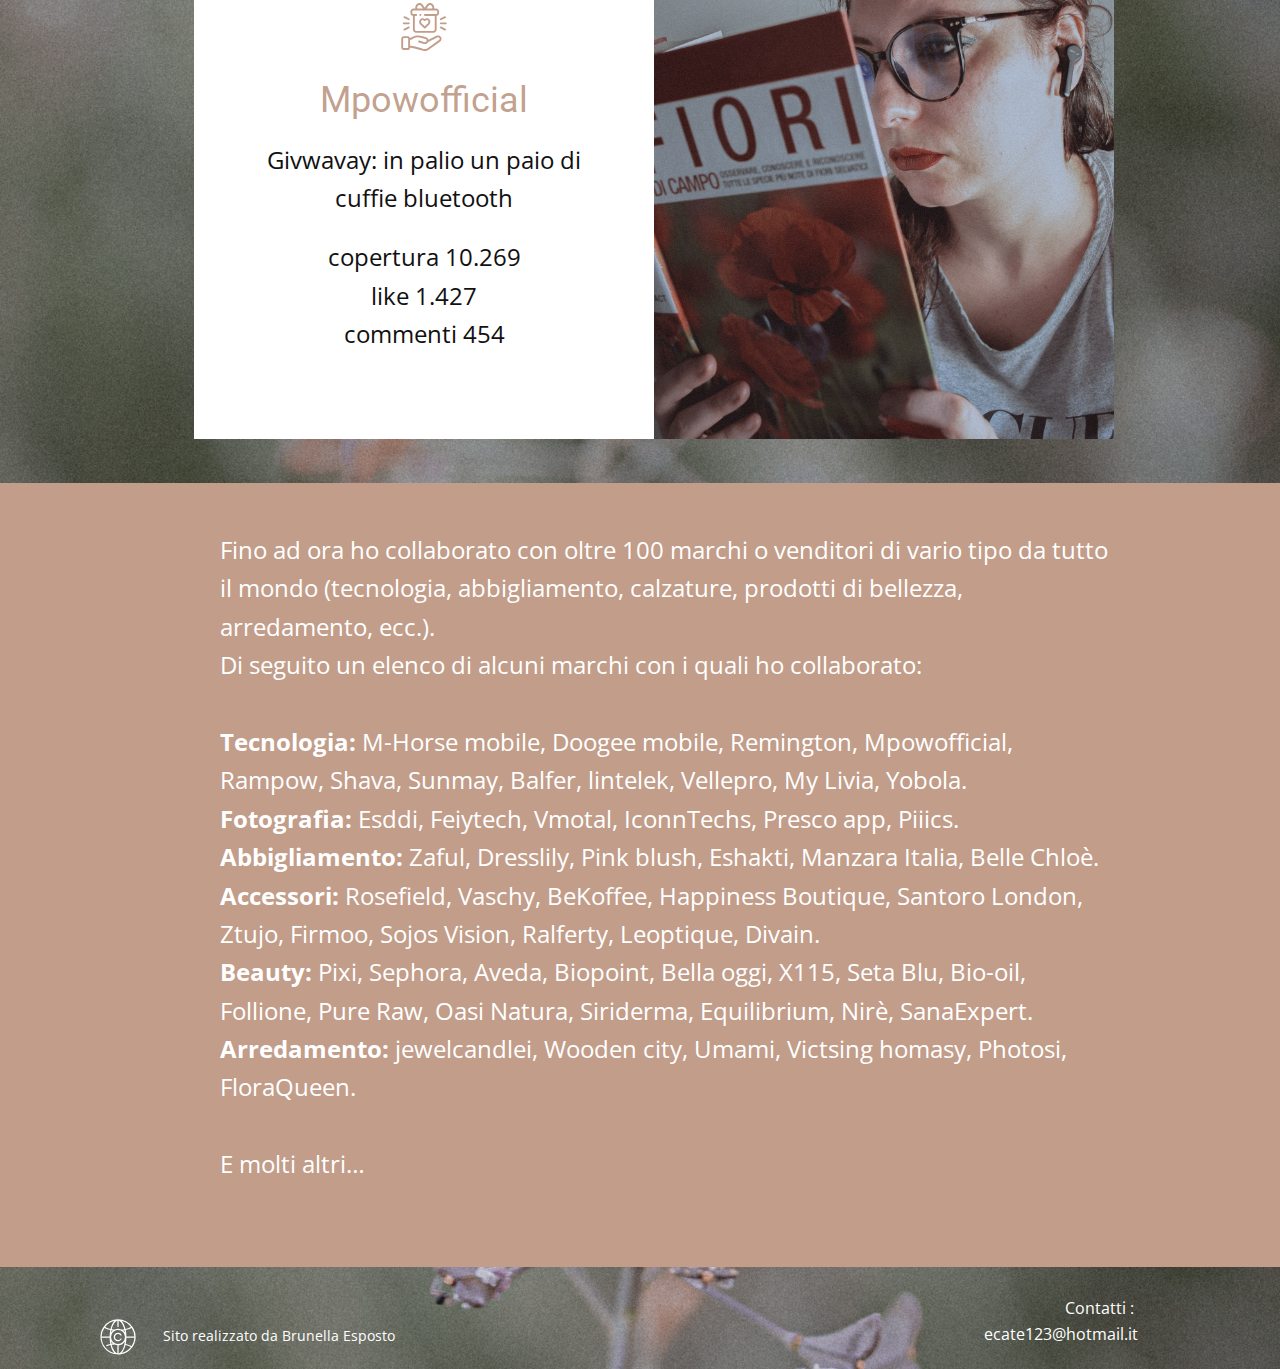
==== commit 76182249: "no pezzo di sotto" ====
--- a/index.html
+++ b/index.html
@@ -242,17 +242,7 @@
         </p>
         <p class="u-small-text u-text u-text-body-alt-color u-text-variant u-text-2">Sito realizzato da Brunella Esposto</p><span class="u-icon u-icon-circle u-text-body-alt-color u-icon-1"><svg class="u-svg-link" preserveAspectRatio="xMidYMin slice" viewBox="0 0 128 128" style=""><use xmlns:xlink="http://www.w3.org/1999/xlink" xlink:href="#svg-062d"></use></svg><svg xmlns="http://www.w3.org/2000/svg" xmlns:xlink="http://www.w3.org/1999/xlink" version="1.1" xml:space="preserve" class="u-svg-content" viewBox="0 0 128 128" id="svg-062d"><title></title><path d="M70.747,66.9a1.248,1.248,0,0,0-1.729.364,5.989,5.989,0,1,1-.025-6.572,1.25,1.25,0,1,0,2.082-1.384,8.5,8.5,0,1,0,.037,9.321A1.25,1.25,0,0,0,70.747,66.9Z"></path><path d="M92.753,84.461a35.193,35.193,0,0,0,.011-40.906c-.014-.027-.015-.057-.032-.083a1.158,1.158,0,0,0-.1-.109,35.26,35.26,0,0,0-57.264.012,1.191,1.191,0,0,0-.094.1c-.015.023-.015.051-.029.075A35.291,35.291,0,0,0,92.585,84.7a1.227,1.227,0,0,0,.144-.172C92.741,84.505,92.742,84.482,92.753,84.461ZM31.219,62.75A32.606,32.606,0,0,1,36.7,45.828a43.086,43.086,0,0,0,11.779,4.379A71.142,71.142,0,0,0,47.2,62.75ZM62.75,31.326V42.75a1.25,1.25,0,0,0,2.5,0V31.326c4.781,1,8.971,7.662,11.247,16.954-1.885.345-3.853.61-5.881.8a16.2,16.2,0,0,0-13.231,0c-2.028-.186-4-.451-5.881-.8C53.779,38.988,57.969,32.328,62.75,31.326ZM96.781,62.75H80.8a71.142,71.142,0,0,0-1.272-12.543A43.089,43.089,0,0,0,91.3,45.828,32.606,32.606,0,0,1,96.781,62.75ZM64,77.836A13.836,13.836,0,1,1,77.836,64,13.852,13.852,0,0,1,64,77.836ZM77.767,55.242a16.444,16.444,0,0,0-3.656-4.048q1.489-.207,2.926-.471Q77.472,52.908,77.767,55.242ZM53.889,51.194a16.443,16.443,0,0,0-3.656,4.048q.292-2.33.73-4.519Q52.4,50.988,53.889,51.194ZM53.9,76.812c-.991.138-1.973.29-2.933.468q-.437-2.187-.731-4.523A16.443,16.443,0,0,0,53.9,76.812Zm3.485,2.11a16.2,16.2,0,0,0,5.368,1.35v16.4c-4.78-1-8.969-7.66-11.246-16.95C53.4,79.375,55.366,79.107,57.382,78.922ZM65.25,96.674v-16.4a16.327,16.327,0,0,0,12.517-7.514C76.159,85.558,71.156,95.437,65.25,96.674ZM80.8,65.25H96.781A32.6,32.6,0,0,1,91.3,82.18,43.264,43.264,0,0,0,79.523,77.8,71.131,71.131,0,0,0,80.8,65.25ZM89.81,43.776a40.651,40.651,0,0,1-10.823,3.99c-1.673-6.935-4.4-12.481-7.765-15.768A32.86,32.86,0,0,1,89.81,43.776ZM56.779,32c-3.368,3.287-6.092,8.833-7.765,15.768a40.648,40.648,0,0,1-10.823-3.99A32.859,32.859,0,0,1,56.779,32ZM31.219,65.25H47.2A71.125,71.125,0,0,0,48.476,77.8a49.929,49.929,0,0,0-7.41,2.276A1.25,1.25,0,0,0,42,82.395a47.377,47.377,0,0,1,7.016-2.155c1.673,6.932,4.4,12.477,7.764,15.763A32.865,32.865,0,0,1,31.219,65.25ZM71.221,96c3.366-3.285,6.091-8.829,7.764-15.761a41.232,41.232,0,0,1,10.837,3.968A32.86,32.86,0,0,1,71.221,96Z"></path></svg></span>
       </div></footer>
-    <section class="u-backlink u-clearfix u-grey-80">
-      <a class="u-link" href="https://nicepage.com/website-templates" target="_blank">
-        <span>Website Templates</span>
-      </a>
-      <p class="u-text">
-        <span>created with</span>
-      </p>
-      <a class="u-link" href="https://nicepage.com/" target="_blank">
-        <span>Website Builder Software</span>
-      </a>. 
-    </section><span style="height: 64px; width: 64px; margin-left: 0px; margin-right: auto; margin-top: 0px; background-image: none; right: 20px; bottom: 20px;" class="u-back-to-top u-icon u-icon-circle u-opacity u-opacity-85 u-spacing-15 u-white" data-href="#">
+    <span style="height: 64px; width: 64px; margin-left: 0px; margin-right: auto; margin-top: 0px; background-image: none; right: 20px; bottom: 20px;" class="u-back-to-top u-icon u-icon-circle u-opacity u-opacity-85 u-spacing-15 u-white" data-href="#">
         <svg class="u-svg-link" preserveAspectRatio="xMidYMin slice" viewBox="0 0 551.13 551.13"><use xmlns:xlink="http://www.w3.org/1999/xlink" xlink:href="#svg-1d98"></use></svg>
         <svg class="u-svg-content" enable-background="new 0 0 551.13 551.13" viewBox="0 0 551.13 551.13" xmlns="http://www.w3.org/2000/svg" id="svg-1d98"><path d="m275.565 189.451 223.897 223.897h51.668l-275.565-275.565-275.565 275.565h51.668z"></path></svg>
     </span>
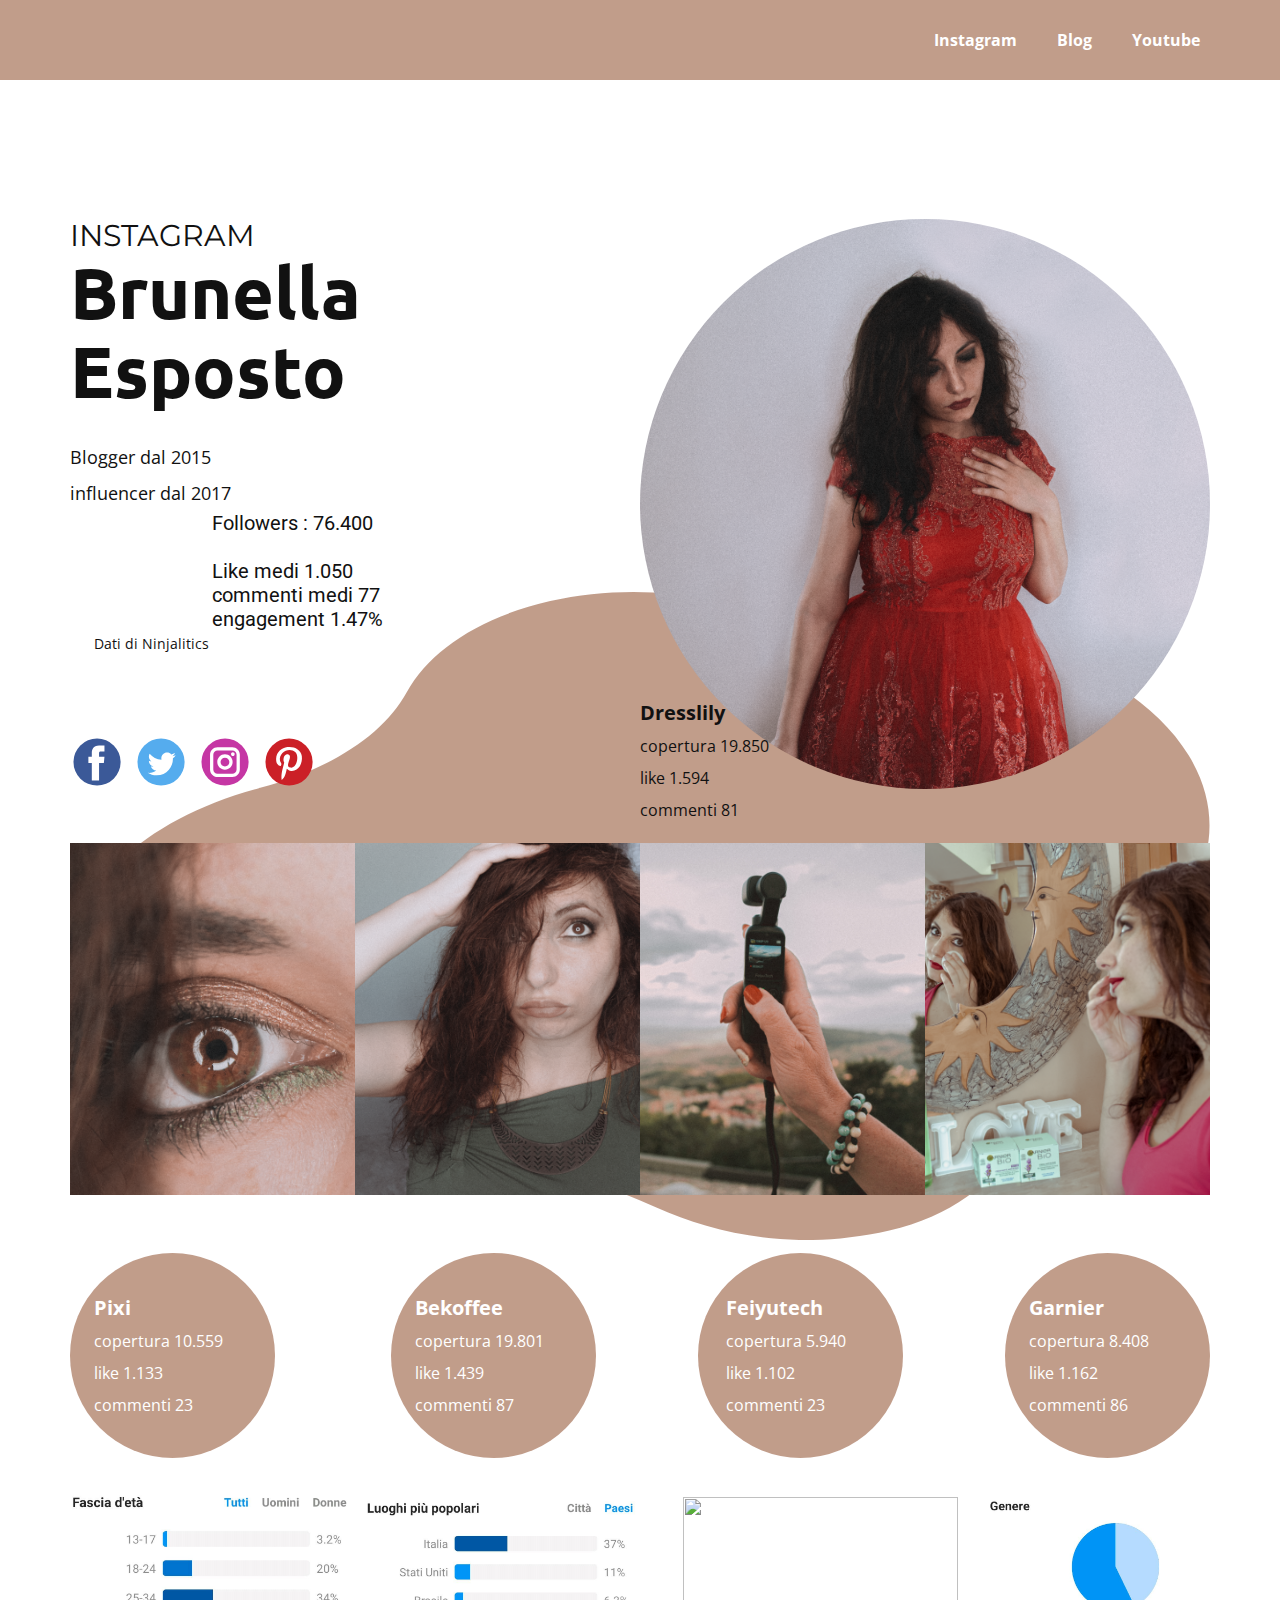
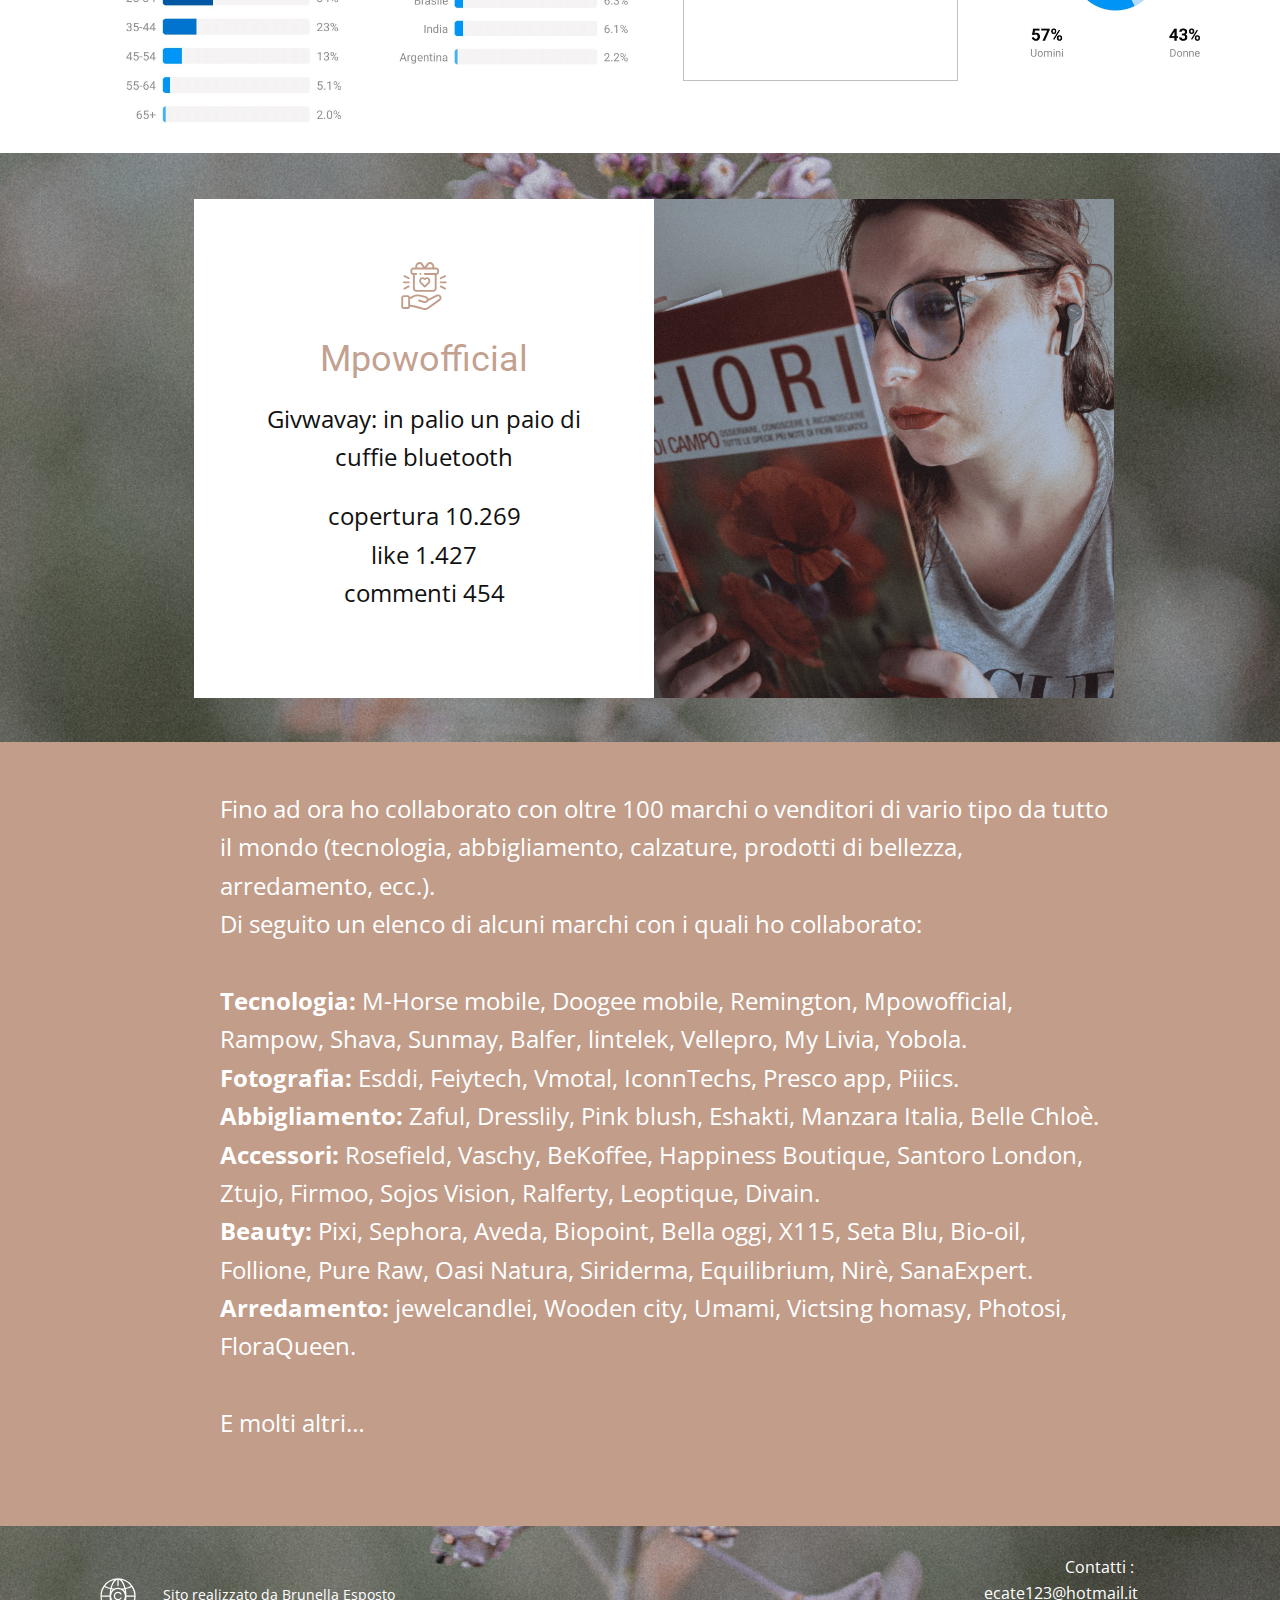
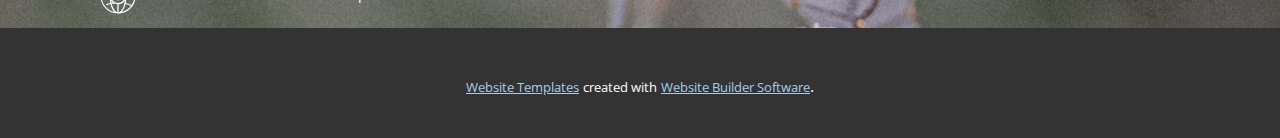
==== commit a7fed242: "statistiche" ====
--- a/index.html
+++ b/index.html
@@ -14,6 +14,7 @@
     <meta name="generator" content="Nicepage 2.30.1, nicepage.com">
     <link id="u-theme-google-font" rel="stylesheet" href="https://fonts.googleapis.com/css?family=Roboto:100,100i,300,300i,400,400i,500,500i,700,700i,900,900i|Open+Sans:300,300i,400,400i,600,600i,700,700i,800,800i">
     <link id="u-page-google-font" rel="stylesheet" href="https://fonts.googleapis.com/css?family=Montserrat:100,100i,200,200i,300,300i,400,400i,500,500i,600,600i,700,700i,800,800i,900,900i|Ubuntu:300,300i,400,400i,500,500i,700,700i">
+    
     
     
     
@@ -198,7 +199,15 @@
         </p>
       </div>
     </section>
-    <section class="u-align-left u-clearfix u-image u-section-2" id="sec-fa4a">
+    <section class="u-clearfix u-section-2" id="sec-15f6">
+      <div class="u-clearfix u-sheet u-sheet-1">
+        <img src="images/photo_2020-11-21_21-58-00.jpg" alt="" class="u-image u-image-default u-image-1" data-image-width="1080" data-image-height="884">
+        <img src="images/photo_2020-11-21_21-58-06.jpg" alt="" class="u-image u-image-default u-image-2" data-image-width="1080" data-image-height="686">
+        <img src="images/photo_2020-11-21_21-58-151.jpg" alt="" class="u-image u-image-default u-image-3">
+        <img src="images/photo_2020-11-21_21-57-29.jpg" alt="" class="u-image u-image-default u-image-4" data-image-width="893" data-image-height="638">
+      </div>
+    </section>
+    <section class="u-align-left u-clearfix u-image u-section-3" id="sec-fa4a">
       <div class="u-clearfix u-sheet u-sheet-1">
         <div class="u-clearfix u-expanded-width-sm u-expanded-width-xs u-gutter-0 u-layout-wrap u-layout-wrap-1">
           <div class="u-layout" style="">
@@ -223,7 +232,7 @@
         </div>
       </div>
     </section>
-    <section class="u-clearfix u-custom-color-2 u-section-3" id="carousel_52f6">
+    <section class="u-clearfix u-custom-color-2 u-section-4" id="carousel_52f6">
       <div class="u-clearfix u-sheet u-sheet-1">
         <div class="u-align-left u-container-style u-expanded-width-md u-expanded-width-sm u-expanded-width-xs u-group u-shape-rectangle u-group-1">
           <div class="u-container-layout u-container-layout-1">
@@ -242,7 +251,17 @@
         </p>
         <p class="u-small-text u-text u-text-body-alt-color u-text-variant u-text-2">Sito realizzato da Brunella Esposto</p><span class="u-icon u-icon-circle u-text-body-alt-color u-icon-1"><svg class="u-svg-link" preserveAspectRatio="xMidYMin slice" viewBox="0 0 128 128" style=""><use xmlns:xlink="http://www.w3.org/1999/xlink" xlink:href="#svg-062d"></use></svg><svg xmlns="http://www.w3.org/2000/svg" xmlns:xlink="http://www.w3.org/1999/xlink" version="1.1" xml:space="preserve" class="u-svg-content" viewBox="0 0 128 128" id="svg-062d"><title></title><path d="M70.747,66.9a1.248,1.248,0,0,0-1.729.364,5.989,5.989,0,1,1-.025-6.572,1.25,1.25,0,1,0,2.082-1.384,8.5,8.5,0,1,0,.037,9.321A1.25,1.25,0,0,0,70.747,66.9Z"></path><path d="M92.753,84.461a35.193,35.193,0,0,0,.011-40.906c-.014-.027-.015-.057-.032-.083a1.158,1.158,0,0,0-.1-.109,35.26,35.26,0,0,0-57.264.012,1.191,1.191,0,0,0-.094.1c-.015.023-.015.051-.029.075A35.291,35.291,0,0,0,92.585,84.7a1.227,1.227,0,0,0,.144-.172C92.741,84.505,92.742,84.482,92.753,84.461ZM31.219,62.75A32.606,32.606,0,0,1,36.7,45.828a43.086,43.086,0,0,0,11.779,4.379A71.142,71.142,0,0,0,47.2,62.75ZM62.75,31.326V42.75a1.25,1.25,0,0,0,2.5,0V31.326c4.781,1,8.971,7.662,11.247,16.954-1.885.345-3.853.61-5.881.8a16.2,16.2,0,0,0-13.231,0c-2.028-.186-4-.451-5.881-.8C53.779,38.988,57.969,32.328,62.75,31.326ZM96.781,62.75H80.8a71.142,71.142,0,0,0-1.272-12.543A43.089,43.089,0,0,0,91.3,45.828,32.606,32.606,0,0,1,96.781,62.75ZM64,77.836A13.836,13.836,0,1,1,77.836,64,13.852,13.852,0,0,1,64,77.836ZM77.767,55.242a16.444,16.444,0,0,0-3.656-4.048q1.489-.207,2.926-.471Q77.472,52.908,77.767,55.242ZM53.889,51.194a16.443,16.443,0,0,0-3.656,4.048q.292-2.33.73-4.519Q52.4,50.988,53.889,51.194ZM53.9,76.812c-.991.138-1.973.29-2.933.468q-.437-2.187-.731-4.523A16.443,16.443,0,0,0,53.9,76.812Zm3.485,2.11a16.2,16.2,0,0,0,5.368,1.35v16.4c-4.78-1-8.969-7.66-11.246-16.95C53.4,79.375,55.366,79.107,57.382,78.922ZM65.25,96.674v-16.4a16.327,16.327,0,0,0,12.517-7.514C76.159,85.558,71.156,95.437,65.25,96.674ZM80.8,65.25H96.781A32.6,32.6,0,0,1,91.3,82.18,43.264,43.264,0,0,0,79.523,77.8,71.131,71.131,0,0,0,80.8,65.25ZM89.81,43.776a40.651,40.651,0,0,1-10.823,3.99c-1.673-6.935-4.4-12.481-7.765-15.768A32.86,32.86,0,0,1,89.81,43.776ZM56.779,32c-3.368,3.287-6.092,8.833-7.765,15.768a40.648,40.648,0,0,1-10.823-3.99A32.859,32.859,0,0,1,56.779,32ZM31.219,65.25H47.2A71.125,71.125,0,0,0,48.476,77.8a49.929,49.929,0,0,0-7.41,2.276A1.25,1.25,0,0,0,42,82.395a47.377,47.377,0,0,1,7.016-2.155c1.673,6.932,4.4,12.477,7.764,15.763A32.865,32.865,0,0,1,31.219,65.25ZM71.221,96c3.366-3.285,6.091-8.829,7.764-15.761a41.232,41.232,0,0,1,10.837,3.968A32.86,32.86,0,0,1,71.221,96Z"></path></svg></span>
       </div></footer>
-    <span style="height: 64px; width: 64px; margin-left: 0px; margin-right: auto; margin-top: 0px; background-image: none; right: 20px; bottom: 20px;" class="u-back-to-top u-icon u-icon-circle u-opacity u-opacity-85 u-spacing-15 u-white" data-href="#">
+    <section class="u-backlink u-clearfix u-grey-80">
+      <a class="u-link" href="https://nicepage.com/website-templates" target="_blank">
+        <span>Website Templates</span>
+      </a>
+      <p class="u-text">
+        <span>created with</span>
+      </p>
+      <a class="u-link" href="https://nicepage.com/" target="_blank">
+        <span>Website Builder Software</span>
+      </a>. 
+    </section><span style="height: 64px; width: 64px; margin-left: 0px; margin-right: auto; margin-top: 0px; background-image: none; right: 20px; bottom: 20px;" class="u-back-to-top u-icon u-icon-circle u-opacity u-opacity-85 u-spacing-15 u-white" data-href="#">
         <svg class="u-svg-link" preserveAspectRatio="xMidYMin slice" viewBox="0 0 551.13 551.13"><use xmlns:xlink="http://www.w3.org/1999/xlink" xlink:href="#svg-1d98"></use></svg>
         <svg class="u-svg-content" enable-background="new 0 0 551.13 551.13" viewBox="0 0 551.13 551.13" xmlns="http://www.w3.org/2000/svg" id="svg-1d98"><path d="m275.565 189.451 223.897 223.897h51.668l-275.565-275.565-275.565 275.565h51.668z"></path></svg>
     </span>
--- a/Instagram.css
+++ b/Instagram.css
@@ -312,7 +312,7 @@
   }
 
   .u-section-1 .u-layout-cell-1 {
-    min-height: 554px;
+    min-height: 100px;
   }
 
   .u-section-1 .u-text-1 {
@@ -328,7 +328,7 @@
   }
 
   .u-section-1 .u-layout-cell-3 {
-    min-height: 792px;
+    min-height: 100px;
   }
 
   .u-section-1 .u-container-layout-3 {
@@ -415,10 +415,6 @@
     margin-left: 0;
   }
 
-  .u-section-1 .u-layout-cell-1 {
-    min-height: 100px;
-  }
-
   .u-section-1 .u-text-2 {
     margin-top: 20px;
   }
@@ -426,10 +422,6 @@
   .u-section-1 .u-container-layout-2 {
     padding-left: 10px;
     padding-right: 10px;
-  }
-
-  .u-section-1 .u-layout-cell-3 {
-    min-height: 100px;
   }
 
   .u-section-1 .u-container-layout-3 {
@@ -519,7 +511,7 @@
 
 @media (max-width: 575px) {
   .u-section-1 .u-sheet-1 {
-    min-height: 2399px;
+    min-height: 2367px;
   }
 
   .u-section-1 .u-shape-1 {
@@ -578,13 +570,12 @@
   }
 
   .u-section-1 .u-text-7 {
-    margin-top: -180px;
-    margin-right: 188px;
-    margin-left: 20px;
+    margin-top: -172px;
+    margin-right: 179px;
   }
 
   .u-section-1 .u-text-8 {
-    margin-top: 235px;
+    margin-top: 227px;
     margin-right: 188px;
     margin-left: 20px;
   }
@@ -595,181 +586,315 @@
   }
 
   .u-section-1 .u-text-10 {
-    margin-top: 215px;
-    margin-right: 170px;
-    margin-left: 20px;
-  }
-}.u-section-2 {
+    margin: 215px 170px 58px 20px;
+  }
+}.u-section-2 .u-sheet-1 {
+  min-height: 259px;
+}
+
+.u-section-2 .u-image-1 {
+  width: 301px;
+  height: 236px;
+  margin: 0 auto 0 -11px;
+}
+
+.u-section-2 .u-image-2 {
+  width: 280px;
+  height: 185px;
+  margin: -233px auto 0 290px;
+}
+
+.u-section-2 .u-image-3 {
+  width: 275px;
+  height: 184px;
+  margin: -185px 252px 0 auto;
+}
+
+.u-section-2 .u-image-4 {
+  width: 224px;
+  height: 163px;
+  margin: -185px 0 60px auto;
+}
+
+@media (max-width: 1199px) {
+  .u-section-2 .u-sheet-1 {
+    min-height: 208px;
+  }
+
+  .u-section-2 .u-image-1 {
+    width: 237px;
+    height: 194px;
+    margin-left: 16px;
+  }
+
+  .u-section-2 .u-image-2 {
+    width: 248px;
+    height: 155px;
+    margin-top: -194px;
+    margin-left: 261px;
+  }
+
+  .u-section-2 .u-image-3 {
+    width: 243px;
+    height: 155px;
+    margin-top: -155px;
+    margin-right: 187px;
+  }
+
+  .u-section-2 .u-image-4 {
+    width: 187px;
+    height: 134px;
+    margin-top: -155px;
+  }
+}
+
+@media (max-width: 991px) {
+  .u-section-2 .u-sheet-1 {
+    min-height: 369px;
+  }
+
+  .u-section-2 .u-image-1 {
+    margin-top: 4px;
+    margin-left: 44px;
+  }
+
+  .u-section-2 .u-image-2 {
+    width: 266px;
+    height: 169px;
+    margin-top: -182px;
+    margin-right: 29px;
+    margin-left: auto;
+  }
+
+  .u-section-2 .u-image-3 {
+    width: 263px;
+    height: 168px;
+    margin-top: 0;
+    margin-right: 23px;
+  }
+
+  .u-section-2 .u-image-4 {
+    width: 172px;
+    height: 123px;
+    margin: -136px auto 29px 76px;
+  }
+}
+
+@media (max-width: 767px) {
+  .u-section-2 .u-sheet-1 {
+    min-height: 339px;
+  }
+
+  .u-section-2 .u-image-1 {
+    margin-top: 0;
+    margin-left: 0;
+  }
+
+  .u-section-2 .u-image-2 {
+    margin-top: -194px;
+    margin-right: 0;
+  }
+
+  .u-section-2 .u-image-3 {
+    margin-top: -8px;
+    margin-right: 0;
+  }
+
+  .u-section-2 .u-image-4 {
+    margin-top: -135px;
+    margin-bottom: 22px;
+    margin-left: 40px;
+  }
+}
+
+@media (max-width: 575px) {
+  .u-section-2 .u-sheet-1 {
+    min-height: 50vw;
+  }
+
+  .u-section-2 .u-image-1 {
+    margin-top: 17px;
+    margin-left: auto;
+  }
+
+  .u-section-2 .u-image-2 {
+    margin-top: 0;
+    margin-right: auto;
+  }
+
+  .u-section-2 .u-image-3 {
+    margin-top: -5px;
+    margin-right: auto;
+  }
+
+  .u-section-2 .u-image-4 {
+    margin-top: 5px;
+    margin-left: auto;
+    margin-bottom: 12px;
+  }
+}.u-section-3 {
   background-image: url("images/DSC_1410dsf.png");
 }
 
-.u-section-2 .u-sheet-1 {
+.u-section-3 .u-sheet-1 {
   min-height: 589px;
 }
 
-.u-section-2 .u-layout-wrap-1 {
+.u-section-3 .u-layout-wrap-1 {
   pointer-events: auto;
   width: 920px;
   margin: 46px 96px 44px 124px;
 }
 
-.u-section-2 .u-layout-cell-1 {
+.u-section-3 .u-layout-cell-1 {
   min-height: 499px;
   pointer-events: auto;
 }
 
-.u-section-2 .u-container-layout-1 {
+.u-section-3 .u-container-layout-1 {
   padding: 30px 60px;
 }
 
-.u-section-2 .u-icon-1 {
+.u-section-3 .u-icon-1 {
   height: 48px;
   width: 48px;
   background-image: none;
   margin: 33px auto 0;
 }
 
-.u-section-2 .u-text-1 {
+.u-section-3 .u-text-1 {
   margin: 30px 0 0;
 }
 
-.u-section-2 .u-text-2 {
+.u-section-3 .u-text-2 {
   margin: 20px 0 0;
 }
 
-.u-section-2 .u-text-3 {
+.u-section-3 .u-text-3 {
   margin: 21px 0 0;
 }
 
-.u-section-2 .u-image-1 {
+.u-section-3 .u-image-1 {
   min-height: 499px;
   pointer-events: auto;
   background-image: url("images/prov.png");
   background-position: 50% 50%;
 }
 
-.u-section-2 .u-container-layout-2 {
+.u-section-3 .u-container-layout-2 {
   padding: 30px 60px;
 }
 
 @media (max-width: 1199px) {
-  .u-section-2 .u-sheet-1 {
+  .u-section-3 .u-sheet-1 {
     min-height: 486px;
   }
 
-  .u-section-2 .u-layout-wrap-1 {
+  .u-section-3 .u-layout-wrap-1 {
     margin-right: 0;
     margin-left: 20px;
   }
 }
 
 @media (max-width: 991px) {
-  .u-section-2 .u-sheet-1 {
+  .u-section-3 .u-sheet-1 {
     min-height: 264px;
   }
 
-  .u-section-2 .u-layout-wrap-1 {
+  .u-section-3 .u-layout-wrap-1 {
     width: 720px;
     margin-left: 0;
   }
 
-  .u-section-2 .u-layout-cell-1 {
+  .u-section-3 .u-layout-cell-1 {
     min-height: 100px;
   }
 
-  .u-section-2 .u-container-layout-1 {
+  .u-section-3 .u-container-layout-1 {
     padding-left: 30px;
     padding-right: 30px;
   }
 
-  .u-section-2 .u-image-1 {
+  .u-section-3 .u-image-1 {
     min-height: 391px;
   }
 
-  .u-section-2 .u-container-layout-2 {
+  .u-section-3 .u-container-layout-2 {
     padding-left: 30px;
     padding-right: 30px;
   }
 }
 
 @media (max-width: 767px) {
-  .u-section-2 .u-sheet-1 {
+  .u-section-3 .u-sheet-1 {
     min-height: 1139px;
   }
 
-  .u-section-2 .u-layout-wrap-1 {
+  .u-section-3 .u-layout-wrap-1 {
     margin-top: 57px;
     margin-right: initial;
     margin-left: initial;
     width: auto;
   }
 
-  .u-section-2 .u-layout-cell-1 {
-    min-height: 469px;
-  }
-
-  .u-section-2 .u-container-layout-1 {
+  .u-section-3 .u-container-layout-1 {
     padding-top: 17px;
     padding-left: 10px;
     padding-right: 10px;
   }
 
-  .u-section-2 .u-icon-1 {
+  .u-section-3 .u-icon-1 {
     margin-top: 1px;
   }
 
-  .u-section-2 .u-image-1 {
+  .u-section-3 .u-image-1 {
     min-height: 569px;
   }
 
-  .u-section-2 .u-container-layout-2 {
+  .u-section-3 .u-container-layout-2 {
     padding-left: 10px;
     padding-right: 10px;
   }
 }
 
 @media (max-width: 575px) {
-  .u-section-2 .u-sheet-1 {
+  .u-section-3 .u-sheet-1 {
     min-height: 343px;
   }
 
-  .u-section-2 .u-layout-cell-1 {
-    min-height: 100px;
-  }
-
-  .u-section-2 .u-image-1 {
+  .u-section-3 .u-image-1 {
     min-height: 370px;
   }
-}.u-section-3 {
+}.u-section-4 {
   background-image: none;
 }
 
-.u-section-3 .u-sheet-1 {
+.u-section-4 .u-sheet-1 {
   min-height: 784px;
 }
 
-.u-section-3 .u-group-1 {
+.u-section-4 .u-group-1 {
   width: 951px;
   min-height: 726px;
   margin: 18px 69px 40px 120px;
 }
 
-.u-section-3 .u-container-layout-1 {
+.u-section-4 .u-container-layout-1 {
   padding: 30px 30px 0;
 }
 
-.u-section-3 .u-text-1 {
+.u-section-4 .u-text-1 {
   font-weight: normal;
   font-size: 1.5rem;
   margin: 0;
 }
 
 @media (max-width: 1199px) {
-  .u-section-3 .u-sheet-1 {
+  .u-section-4 .u-sheet-1 {
     min-height: 912px;
   }
 
-  .u-section-3 .u-group-1 {
+  .u-section-4 .u-group-1 {
     width: 807px;
     min-height: 875px;
     margin-right: 44px;
@@ -778,7 +903,7 @@
 }
 
 @media (max-width: 991px) {
-  .u-section-3 .u-group-1 {
+  .u-section-4 .u-group-1 {
     min-height: 217px;
     margin-right: initial;
     margin-left: initial;
@@ -787,11 +912,11 @@
 }
 
 @media (max-width: 767px) {
-  .u-section-3 .u-sheet-1 {
+  .u-section-4 .u-sheet-1 {
     min-height: 1111px;
   }
 
-  .u-section-3 .u-group-1 {
+  .u-section-4 .u-group-1 {
     min-height: 1063px;
     margin-bottom: 30px;
     width: auto;
@@ -799,18 +924,18 @@
     margin-left: initial;
   }
 
-  .u-section-3 .u-container-layout-1 {
+  .u-section-4 .u-container-layout-1 {
     padding-left: 10px;
     padding-right: 10px;
   }
 }
 
 @media (max-width: 575px) {
-  .u-section-3 .u-sheet-1 {
+  .u-section-4 .u-sheet-1 {
     min-height: 1717px;
   }
 
-  .u-section-3 .u-group-1 {
+  .u-section-4 .u-group-1 {
     min-height: 1637px;
     margin-top: 0;
     margin-bottom: 60px;
@@ -819,7 +944,7 @@
     margin-left: initial;
   }
 
-  .u-section-3 .u-text-1 {
+  .u-section-4 .u-text-1 {
     margin-top: 11px;
   }
 }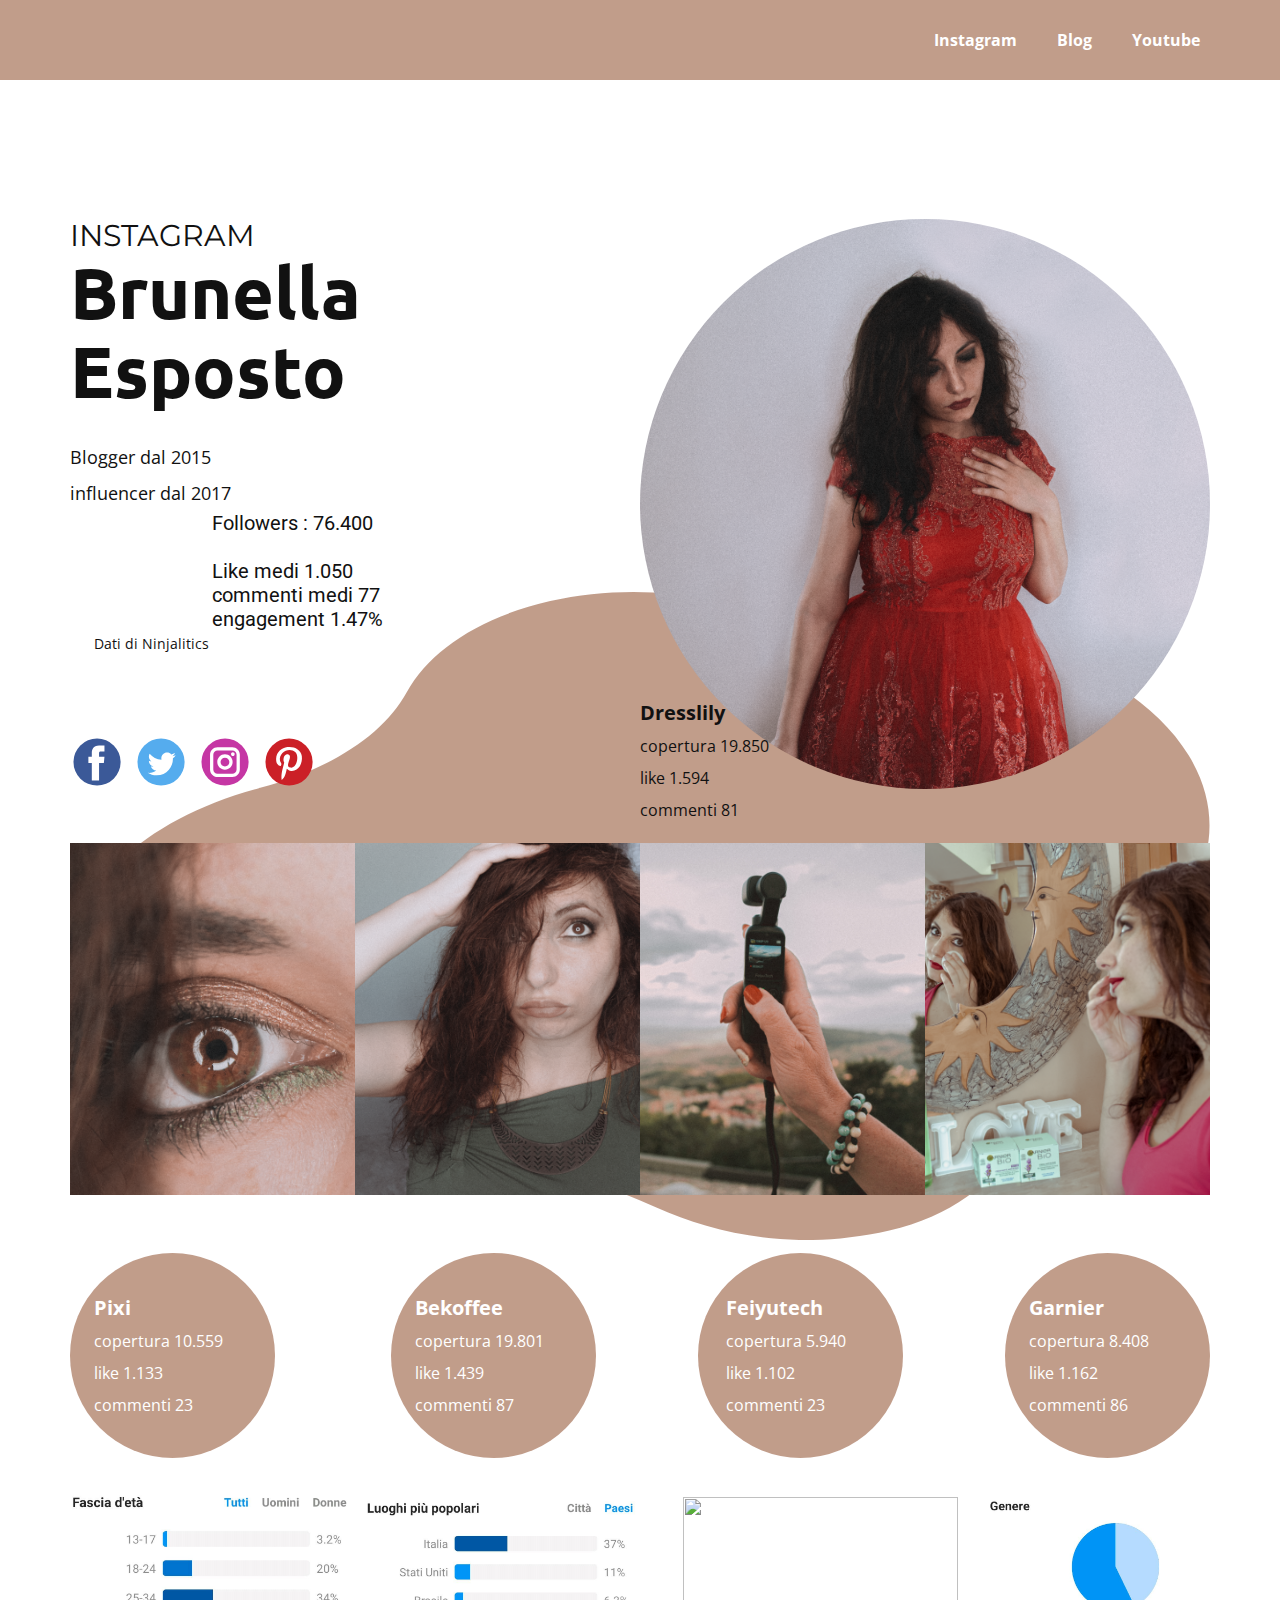
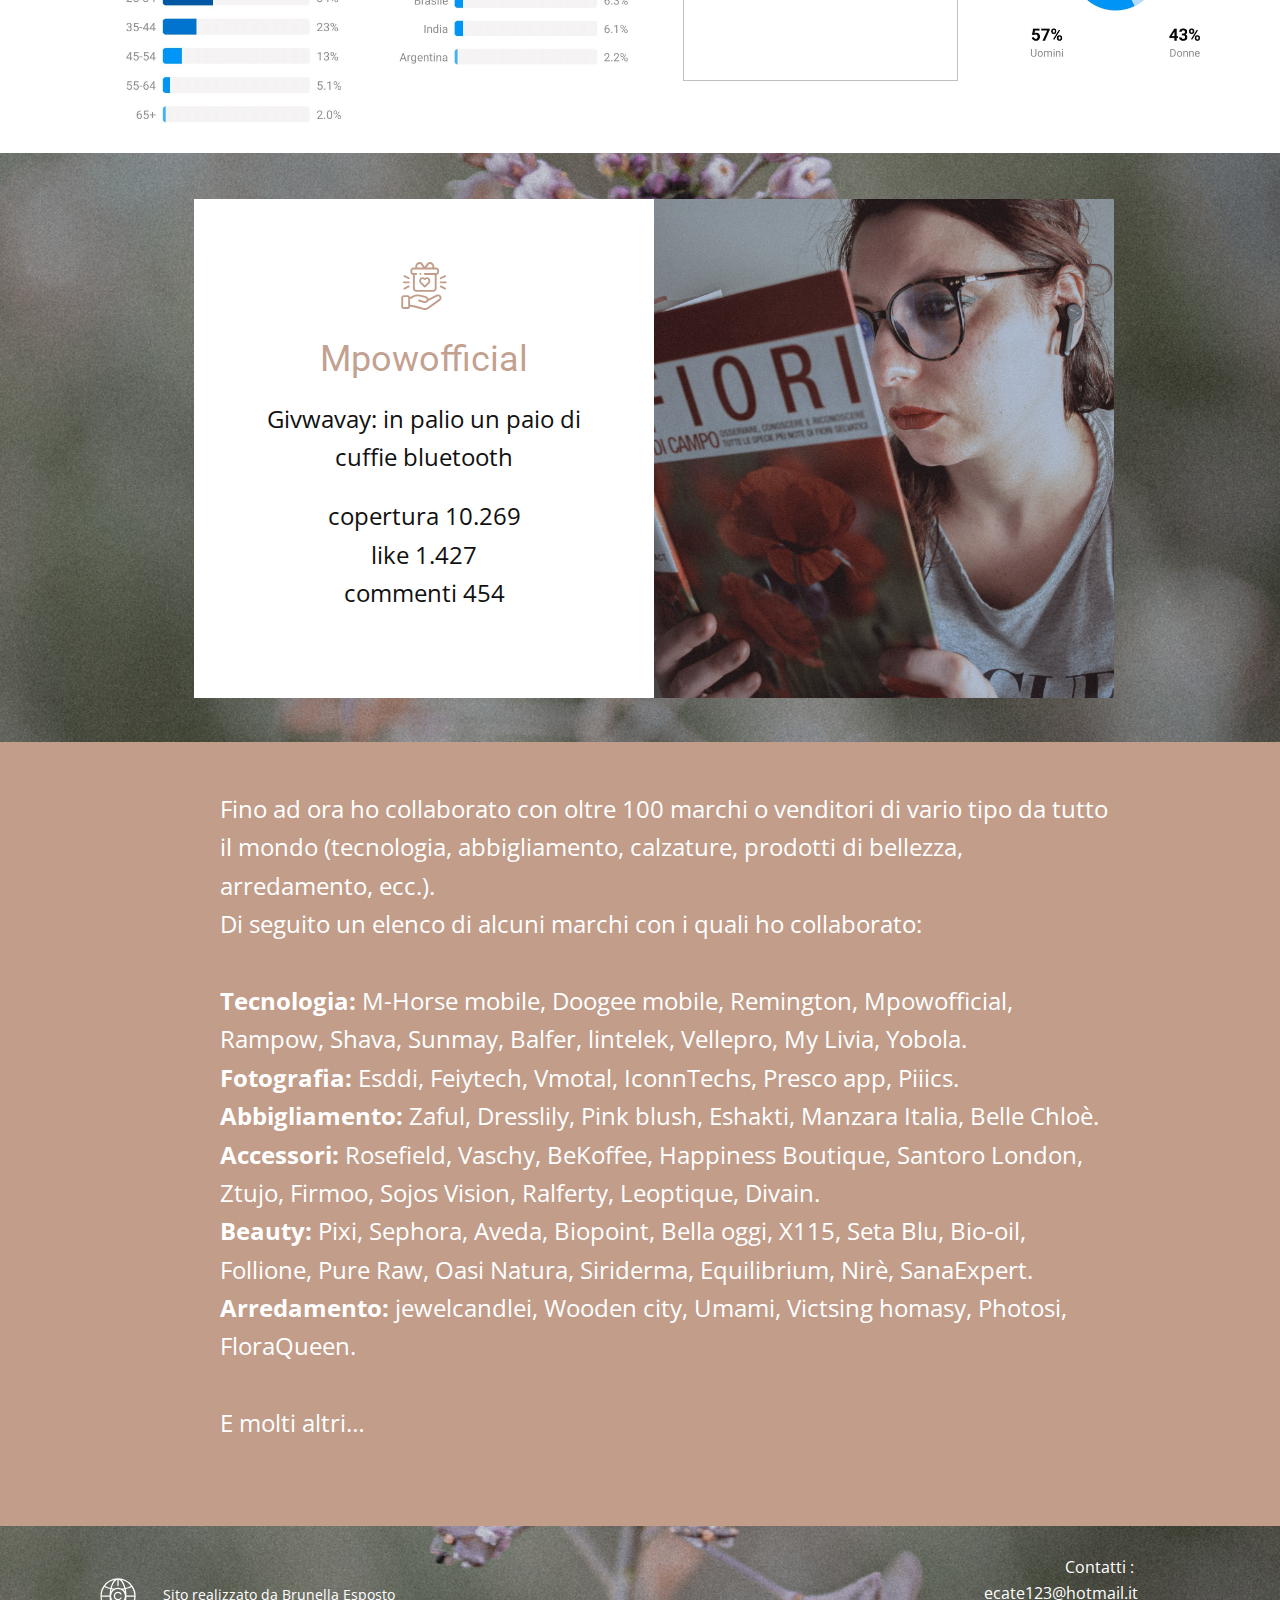
==== commit e505c4d9: "button top" ====
--- a/index.html
+++ b/index.html
@@ -251,17 +251,7 @@
         </p>
         <p class="u-small-text u-text u-text-body-alt-color u-text-variant u-text-2">Sito realizzato da Brunella Esposto</p><span class="u-icon u-icon-circle u-text-body-alt-color u-icon-1"><svg class="u-svg-link" preserveAspectRatio="xMidYMin slice" viewBox="0 0 128 128" style=""><use xmlns:xlink="http://www.w3.org/1999/xlink" xlink:href="#svg-062d"></use></svg><svg xmlns="http://www.w3.org/2000/svg" xmlns:xlink="http://www.w3.org/1999/xlink" version="1.1" xml:space="preserve" class="u-svg-content" viewBox="0 0 128 128" id="svg-062d"><title></title><path d="M70.747,66.9a1.248,1.248,0,0,0-1.729.364,5.989,5.989,0,1,1-.025-6.572,1.25,1.25,0,1,0,2.082-1.384,8.5,8.5,0,1,0,.037,9.321A1.25,1.25,0,0,0,70.747,66.9Z"></path><path d="M92.753,84.461a35.193,35.193,0,0,0,.011-40.906c-.014-.027-.015-.057-.032-.083a1.158,1.158,0,0,0-.1-.109,35.26,35.26,0,0,0-57.264.012,1.191,1.191,0,0,0-.094.1c-.015.023-.015.051-.029.075A35.291,35.291,0,0,0,92.585,84.7a1.227,1.227,0,0,0,.144-.172C92.741,84.505,92.742,84.482,92.753,84.461ZM31.219,62.75A32.606,32.606,0,0,1,36.7,45.828a43.086,43.086,0,0,0,11.779,4.379A71.142,71.142,0,0,0,47.2,62.75ZM62.75,31.326V42.75a1.25,1.25,0,0,0,2.5,0V31.326c4.781,1,8.971,7.662,11.247,16.954-1.885.345-3.853.61-5.881.8a16.2,16.2,0,0,0-13.231,0c-2.028-.186-4-.451-5.881-.8C53.779,38.988,57.969,32.328,62.75,31.326ZM96.781,62.75H80.8a71.142,71.142,0,0,0-1.272-12.543A43.089,43.089,0,0,0,91.3,45.828,32.606,32.606,0,0,1,96.781,62.75ZM64,77.836A13.836,13.836,0,1,1,77.836,64,13.852,13.852,0,0,1,64,77.836ZM77.767,55.242a16.444,16.444,0,0,0-3.656-4.048q1.489-.207,2.926-.471Q77.472,52.908,77.767,55.242ZM53.889,51.194a16.443,16.443,0,0,0-3.656,4.048q.292-2.33.73-4.519Q52.4,50.988,53.889,51.194ZM53.9,76.812c-.991.138-1.973.29-2.933.468q-.437-2.187-.731-4.523A16.443,16.443,0,0,0,53.9,76.812Zm3.485,2.11a16.2,16.2,0,0,0,5.368,1.35v16.4c-4.78-1-8.969-7.66-11.246-16.95C53.4,79.375,55.366,79.107,57.382,78.922ZM65.25,96.674v-16.4a16.327,16.327,0,0,0,12.517-7.514C76.159,85.558,71.156,95.437,65.25,96.674ZM80.8,65.25H96.781A32.6,32.6,0,0,1,91.3,82.18,43.264,43.264,0,0,0,79.523,77.8,71.131,71.131,0,0,0,80.8,65.25ZM89.81,43.776a40.651,40.651,0,0,1-10.823,3.99c-1.673-6.935-4.4-12.481-7.765-15.768A32.86,32.86,0,0,1,89.81,43.776ZM56.779,32c-3.368,3.287-6.092,8.833-7.765,15.768a40.648,40.648,0,0,1-10.823-3.99A32.859,32.859,0,0,1,56.779,32ZM31.219,65.25H47.2A71.125,71.125,0,0,0,48.476,77.8a49.929,49.929,0,0,0-7.41,2.276A1.25,1.25,0,0,0,42,82.395a47.377,47.377,0,0,1,7.016-2.155c1.673,6.932,4.4,12.477,7.764,15.763A32.865,32.865,0,0,1,31.219,65.25ZM71.221,96c3.366-3.285,6.091-8.829,7.764-15.761a41.232,41.232,0,0,1,10.837,3.968A32.86,32.86,0,0,1,71.221,96Z"></path></svg></span>
       </div></footer>
-    <section class="u-backlink u-clearfix u-grey-80">
-      <a class="u-link" href="https://nicepage.com/website-templates" target="_blank">
-        <span>Website Templates</span>
-      </a>
-      <p class="u-text">
-        <span>created with</span>
-      </p>
-      <a class="u-link" href="https://nicepage.com/" target="_blank">
-        <span>Website Builder Software</span>
-      </a>. 
-    </section><span style="height: 64px; width: 64px; margin-left: 0px; margin-right: auto; margin-top: 0px; background-image: none; right: 20px; bottom: 20px;" class="u-back-to-top u-icon u-icon-circle u-opacity u-opacity-85 u-spacing-15 u-white" data-href="#">
+    <span style="height: 64px; width: 64px; margin-left: 0px; margin-right: auto; margin-top: 0px; background-image: none; right: 20px; bottom: 20px;" class="u-back-to-top u-icon u-icon-circle u-opacity u-opacity-85 u-spacing-15 u-white" data-href="#">
         <svg class="u-svg-link" preserveAspectRatio="xMidYMin slice" viewBox="0 0 551.13 551.13"><use xmlns:xlink="http://www.w3.org/1999/xlink" xlink:href="#svg-1d98"></use></svg>
         <svg class="u-svg-content" enable-background="new 0 0 551.13 551.13" viewBox="0 0 551.13 551.13" xmlns="http://www.w3.org/2000/svg" id="svg-1d98"><path d="m275.565 189.451 223.897 223.897h51.668l-275.565-275.565-275.565 275.565h51.668z"></path></svg>
     </span>
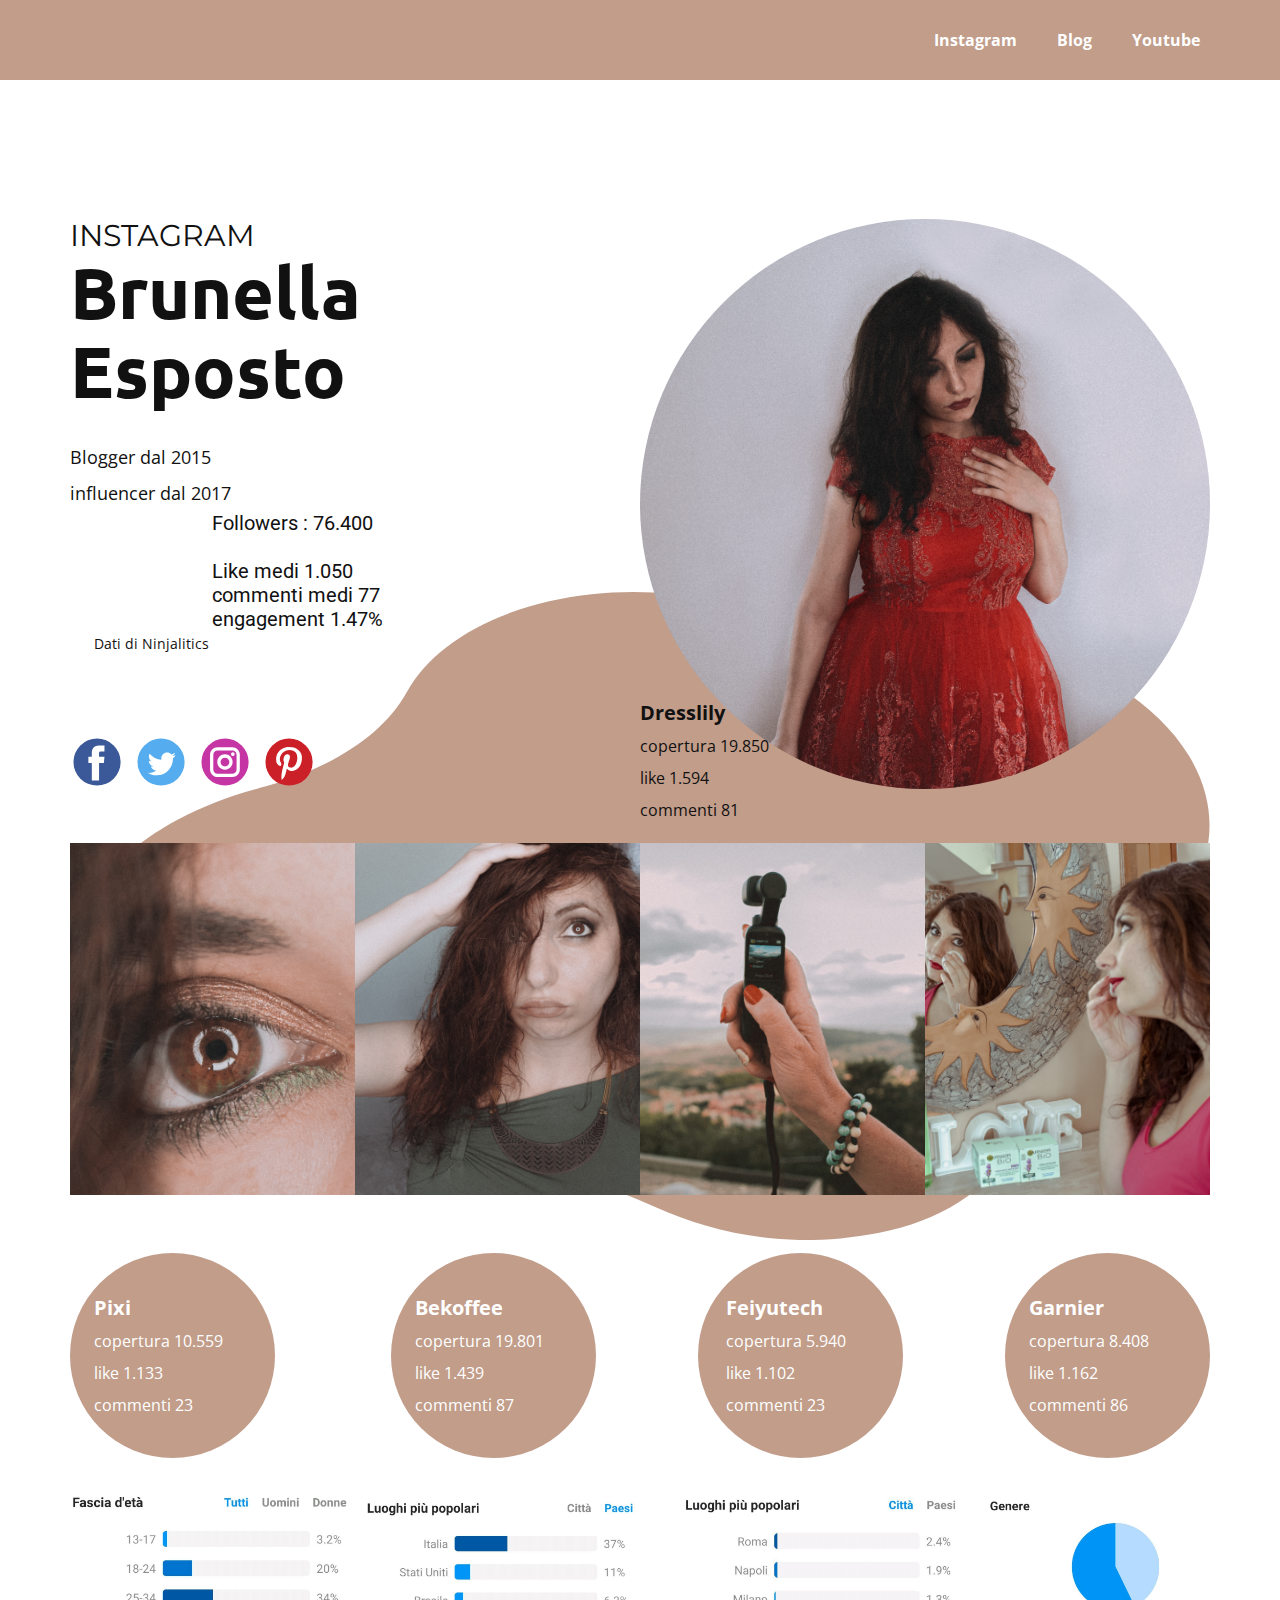
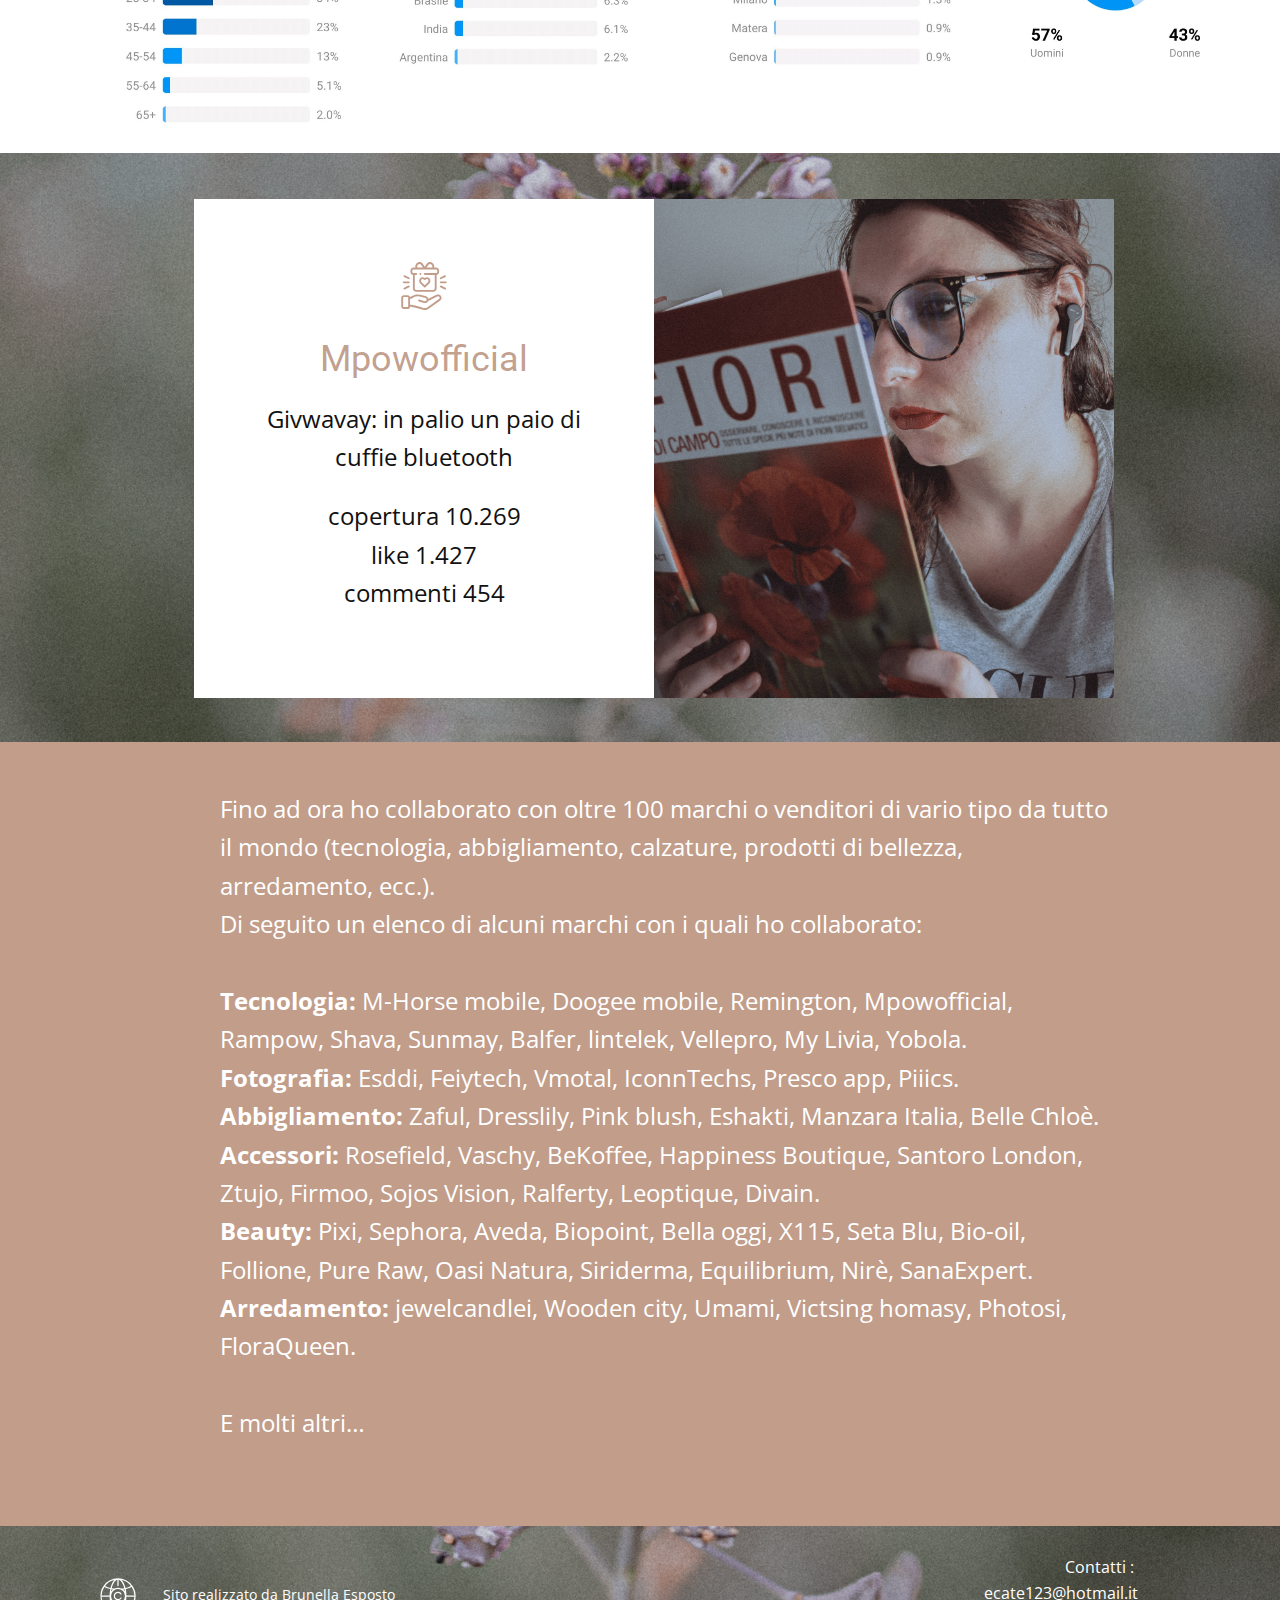
==== commit 276175fd: "modyfy" ====
--- a/index.html
+++ b/index.html
@@ -203,7 +203,7 @@
       <div class="u-clearfix u-sheet u-sheet-1">
         <img src="images/photo_2020-11-21_21-58-00.jpg" alt="" class="u-image u-image-default u-image-1" data-image-width="1080" data-image-height="884">
         <img src="images/photo_2020-11-21_21-58-06.jpg" alt="" class="u-image u-image-default u-image-2" data-image-width="1080" data-image-height="686">
-        <img src="images/photo_2020-11-21_21-58-151.jpg" alt="" class="u-image u-image-default u-image-3">
+        <img src="images/photo_2020-11-21_21-58-15.jpg" alt="" class="u-image u-image-default u-image-3">
         <img src="images/photo_2020-11-21_21-57-29.jpg" alt="" class="u-image u-image-default u-image-4" data-image-width="893" data-image-height="638">
       </div>
     </section>
